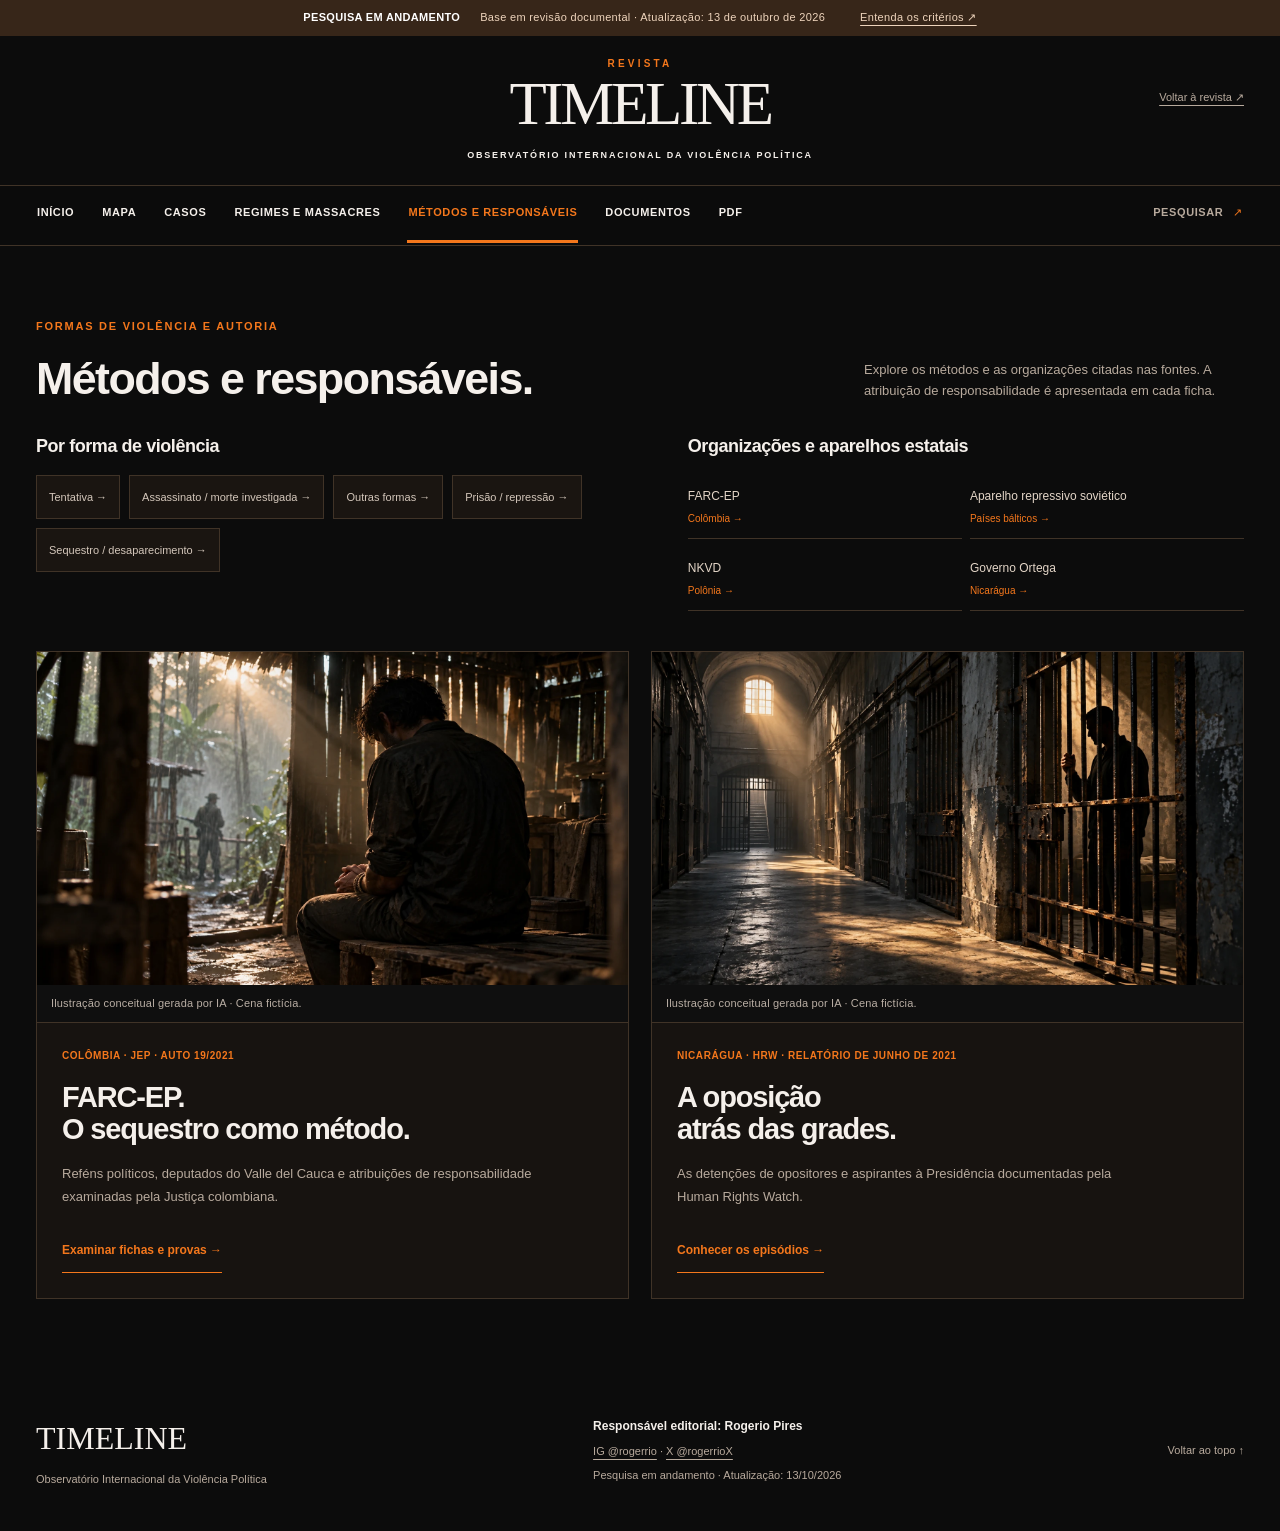
==== metodos.html @ 6e33d16e "Separa o Observatório em sete páginas com menu horizontal permanente" ====
<!DOCTYPE html><html lang="pt-BR"><head>
<meta charset="utf-8"><meta name="viewport" content="width=device-width,initial-scale=1">
<meta name="robots" content="index,follow"><meta name="theme-color" content="#0c0c0c">
<meta name="description" content="Explore as formas de violência e as organizações e aparelhos estatais citados nas fontes do Observatório.">
<title>Métodos de violência e responsáveis | Revista Timeline</title>
<link rel="canonical" href="https://rogeriotpires-spec.github.io/observatorio-violencia-politica/metodos.html">
<meta property="og:type" content="website">
<meta property="og:locale" content="pt_BR">
<meta property="og:title" content="Métodos de violência e responsáveis | Revista Timeline">
<meta property="og:description" content="Explore as formas de violência e as organizações e aparelhos estatais citados nas fontes do Observatório.">
<meta property="og:url" content="https://rogeriotpires-spec.github.io/observatorio-violencia-politica/metodos.html">
<meta property="og:image" content="https://rogeriotpires-spec.github.io/observatorio-violencia-politica/assets/imagens/repressao.webp">
<meta name="twitter:card" content="summary_large_image">

<link rel="stylesheet" href="assets/observatorio.css?v=78a805b07278"><script src="assets/observatorio-navigation.js?v=378054c4ce5e" defer=""></script><script src="assets/observatorio-data.js?v=40e341b0cc75" defer=""></script><script src="assets/observatorio-core.js?v=7c1971112ab4" defer=""></script><script src="assets/observatorio-explorer.js?v=0e228796f508" defer=""></script><script src="assets/observatorio-metrics.js?v=b4d0abf42af5" defer=""></script></head>
<body data-section="metodos">
<a class="skip" href="#conteudo">Ir ao conteúdo</a>
<div class="review-banner"><strong>PESQUISA EM ANDAMENTO</strong><span>Base em revisão documental · Atualização: 13 de outubro de 2026</span><a href="documentos.html#criterios">Entenda os critérios ↗</a></div>
<div id="site-content">
<header class="masthead"><div class="brand"><span>REVISTA</span><a href="https://www.revistatimeline.com/" aria-label="Revista Timeline">TIMELINE</a><p>OBSERVATÓRIO INTERNACIONAL DA VIOLÊNCIA POLÍTICA</p></div><a class="brand-return" href="https://www.revistatimeline.com/">Voltar à revista ↗</a></header>
<nav class="main-nav" aria-label="Navegação do Observatório"><div class="wrap nav-inner"><div id="nav-links" class="nav-links"><a href="index.html">Início</a><a href="mapa.html">Mapa</a><a href="casos.html">Casos</a><a href="regimes.html">Regimes e massacres</a><a href="metodos.html" aria-current="page">Métodos e responsáveis</a><a href="documentos.html">Documentos</a><a href="pdf.html">PDF</a><a id="search-shortcut" class="nav-search" href="casos.html#pesquisa" aria-label="Pesquisar no acervo">Pesquisar <span aria-hidden="true">↗</span></a></div></div></nav>
<main id="conteudo" tabindex="-1"><noscript>&lt;p class="page-noscript wrap"&gt;Ative o JavaScript para usar os filtros e leitores. Você também pode &lt;a href="pdf.html"&gt;consultar o dossiê completo em PDF&lt;/a&gt;.&lt;/p&gt;</noscript><section id="metodos" class="section wrap" aria-labelledby="page-title"><div class="section-head"><div><p class="eyebrow">FORMAS DE VIOLÊNCIA E AUTORIA</p><h1 class="page-title" id="page-title">Métodos e responsáveis.</h1></div><p>Explore os métodos e as organizações citadas nas fontes. A atribuição de responsabilidade é apresentada em cada ficha.</p></div><div class="method-browser"><div><h3>Por forma de violência</h3><div id="method-links" class="method-links"></div></div><div><h3>Organizações e aparelhos estatais</h3><div class="actor-links"><button data-actor="FARC-EP">FARC-EP <span>Colômbia →</span></button><button data-actor="aparelho repressivo soviético">Aparelho repressivo soviético <span>Países bálticos →</span></button><button data-actor="NKVD">NKVD <span>Polônia →</span></button><button data-actor="Ortega">Governo Ortega <span>Nicarágua →</span></button></div></div></div><div class="dossier-grid">
<article class="dossier-card"><figure class="dossier-visual"><img src="assets/imagens/cativeiro.webp" width="1672" height="941" loading="lazy" decoding="async" alt="Ilustração conceitual: adulto com as mãos amarradas em um abrigo isolado na floresta."><figcaption class="visual-caption">Ilustração conceitual gerada por IA · Cena fictícia.</figcaption></figure><div class="dossier-body"><span class="tag">COLÔMBIA · JEP · AUTO 19/2021</span><h3>FARC-EP.<br>O sequestro como método.</h3><p>Reféns políticos, deputados do Valle del Cauca e atribuições de responsabilidade examinadas pela Justiça colombiana.</p><button class="text-button" data-dossier="F0045">Examinar fichas e provas →</button></div></article>
<article class="dossier-card"><figure class="dossier-visual"><img src="assets/imagens/prisao.webp" width="1672" height="941" loading="lazy" decoding="async" alt="Ilustração conceitual: pessoa atrás de grades em um corredor de prisão, iluminado por uma janela alta."><figcaption class="visual-caption">Ilustração conceitual gerada por IA · Cena fictícia.</figcaption></figure><div class="dossier-body"><span class="tag">NICARÁGUA · HRW · RELATÓRIO DE JUNHO DE 2021</span><h3>A oposição<br>atrás das grades.</h3><p>As detenções de opositores e aspirantes à Presidência documentadas pela Human Rights Watch.</p><button class="text-button" data-dossier="F0027">Conhecer os episódios →</button></div></article>
</div></section></main>
<footer class="footer wrap"><div><a class="footer-brand" href="https://www.revistatimeline.com/">TIMELINE</a><p>Observatório Internacional da Violência Política</p></div><div><strong>Responsável editorial: Rogerio Pires</strong><p><a href="https://www.instagram.com/rogerrio/" target="_blank" rel="noopener noreferrer">IG @rogerrio</a> · <a href="https://x.com/rogerrioX" target="_blank" rel="noopener noreferrer">X @rogerrioX</a></p><p>Pesquisa em andamento · Atualização: 13/10/2026</p></div><a href="#conteudo">Voltar ao topo ↑</a></footer>
</div>

<dialog id="case-dialog" aria-labelledby="case-title"><div class="reader-top"><a class="reader-brand" href="casos.html">TIMELINE <span>OBSERVATÓRIO</span></a><button id="close-case" class="button secondary" aria-label="Fechar ficha e voltar à navegação">← Voltar à navegação</button></div><article id="case-content"></article></dialog>
<dialog id="history-dialog" aria-labelledby="chapter-title"><div class="reader-top"><span class="reader-brand">TIMELINE <span>CAPÍTULOS HISTÓRICOS</span></span><button id="close-history" class="button secondary">← Voltar à navegação</button></div><article id="history-content"></article></dialog>
<dialog id="document-dialog" aria-labelledby="document-title"><div class="pdf-top"><div><p class="eyebrow">EXTRATO DOCUMENTAL SELECIONADO</p><h2 id="document-title"></h2></div><button id="close-document" class="button secondary">Fechar documento ×</button></div><p id="document-description"></p><div class="pdf-actions"><a id="download-document" class="button primary" download="">Baixar extrato PDF</a><button id="toggle-pages" class="button secondary">Ler páginas como imagens</button></div><div id="pdf-view"></div><div id="page-view" hidden=""></div><p class="fineprint">Se o leitor de PDF não abrir neste dispositivo, use a leitura em imagens ou baixe o extrato. O resumo e as afirmações sustentadas estão na ficha.</p></dialog>
<div id="toast" class="toast" role="status" aria-live="polite" hidden=""></div>





</body></html>
---- assets/observatorio.css ----
:root {--bg: #0c0c0c; --panel: #171310; --raised: #201a15; --line: #403327; --orange: #f4771c; --cream: #f5f0eb; --muted: #b8aa9d; --ink: #24201d; --max: 1240px; color-scheme: dark; font-family: Arial,Helvetica,sans-serif; font-synthesis: none;}
* {box-sizing: border-box;}
html {scroll-behavior: smooth; scroll-padding-top: 80px;}
body {margin: 0; background: var(--bg); color: var(--cream); font-size: 16px; line-height: 1.6;}
a {color: inherit; text-underline-offset: 4px;}
button,input,select {font: inherit;}
button,a,input,select,summary {-webkit-tap-highlight-color: transparent;}
button {cursor: pointer;}
button:disabled {opacity: .35; cursor: default;}
button:focus-visible,a:focus-visible,input:focus-visible,select:focus-visible,summary:focus-visible {outline: 3px solid var(--orange); outline-offset: 4px;}
button {color: inherit;}
h1,h2,h3,p {margin: 0;}
h1,h2,h3 {line-height: 1.08; letter-spacing: -.035em;}
h2 {font-size: clamp(30px,3.5vw,47px);}
h3 {font-size: 25px;}
p+p {margin-top: 14px;}
.wrap {width: min(var(--max),calc(100% - 72px)); margin-inline: auto;}
.section {padding-block: 90px; scroll-margin-top: 45px;}
.eyebrow {font-size: 11px; font-weight: 800; letter-spacing: .16em; text-transform: uppercase; color: var(--orange); margin-bottom: 18px;}
.fineprint {font-size: 12px; color: var(--muted); line-height: 1.6;}
.skip {position: fixed; top: -100px; left: 18px; background: var(--orange); color: #111; padding: 14px; z-index: 100;}
.skip:focus {top: 10px;}
.review-banner {display: flex; justify-content: center; gap: 20px; padding: 9px 25px; background: #372619; color: #eed4bc; font-size: 11px; letter-spacing: .03em;}
.review-banner strong {color: #fff;}
.review-banner a {margin-left: 15px;}
.masthead {position: relative; padding: 20px 36px 23px; border-bottom: 1px solid var(--line); text-align: center;}
.brand>span {display: block; letter-spacing: .32em; font-size: 10px; color: var(--orange); font-weight: 800;}
.brand>a {font-family: Georgia,'Times New Roman',serif; font-size: 61px; line-height: 1.05; text-decoration: none; letter-spacing: -.055em;}
.brand p {font-size: 9px; font-weight: 700; letter-spacing: .2em; margin-top: 12px;}
.brand-return {position: absolute; right: 36px; top: 53px; font-size: 11px; color: var(--muted);}
.main-nav {background: rgba(12,12,12,.97); position: sticky; top: 0; z-index: 10; border-bottom: 1px solid var(--line);}





.button {display: inline-flex; justify-content: center; align-items: center; gap: 18px; min-height: 47px; padding: 11px 19px; border-radius: 3px; font-size: 12px; font-weight: 700; border: 1px solid transparent; line-height: 1.4; text-decoration: none;}
.primary {background: var(--orange); color: #17110c; border-color: var(--orange);}
.primary:hover {background: #ff974a;}
.secondary {background: #201b17; border-color: var(--line); color: var(--cream);}
.secondary:hover {border-color: var(--orange);}
.text-button {border: 0; border-bottom: 1px solid var(--orange); padding: 8px 0; background: transparent; color: var(--orange); font-size: 12px; font-weight: 700; text-align: left; min-height: 44px;}
.text-button:hover {color: #ffb578;}
.section-head {display: flex; justify-content: space-between; align-items: flex-end; gap: 55px; margin-bottom: 35px;}
.section-head>div {flex: 1;}
.section-head>p {flex: 0 1 380px; font-size: 13px; color: var(--muted);}
.tag {font-size: 9px; letter-spacing: .07em; font-weight: 700; color: var(--orange);}
.archive-section {background: #12100e; border-block: 1px solid var(--line);}
.collection-tabs {display: flex; gap: 8px; flex-wrap: wrap;}
.collection-tabs button {border: 1px solid var(--line); background: transparent; padding: 12px 14px; border-radius: 3px; font-size: 11px; min-height: 44px;}
.collection-tabs button b {display: inline-block; margin-left: 12px; color: var(--muted); font-variant-numeric: tabular-nums;}
.collection-tabs button[aria-pressed=true] {background: var(--orange); color: #17110c; border-color: var(--orange);}
.collection-tabs button[aria-pressed=true] b {color: #17110c;}
.collection-help {font-size: 12px; color: var(--muted); margin: 17px 0 27px; max-width: 920px; min-height: 38px;}
.filters {display: grid; grid-template-columns: repeat(5,minmax(0,1fr)); gap: 13px; align-items: end;}
.filters label,.source-search {display: grid; gap: 7px; min-width: 0;}
.filters label>span,.source-search>span {font-size: 10px; color: var(--muted); letter-spacing: .025em;}
.search-field {grid-column: span 3;}
.filters label:nth-child(2) {grid-column: span 2;}
.filters input,.filters select,.source-search input {width: 100%; min-height: 47px; border: 1px solid var(--line); border-radius: 3px; background: var(--bg); color: var(--cream); padding: 11px 12px; font-size: 12px; min-width: 0;}
.filters select {padding-right: 25px;}
.filters input::placeholder,.source-search input::placeholder {color: #9b8b7d;}
.filters .button {white-space: normal;}
.results-toolbar {display: flex; justify-content: space-between; gap: 15px; align-items: center; margin: 26px 0 18px; font-size: 12px; color: var(--muted);}
.results-toolbar b {color: var(--cream);}
.subtle-button {border: 0; background: transparent; color: var(--muted); font-size: 11px; text-decoration: underline; text-underline-offset: 4px; padding: 10px; min-height: 44px;}
.source-filter {padding: 12px 15px; border-left: 3px solid var(--orange); background: #291c13; font-size: 12px; margin-top: 20px;}
.source-filter button {margin-left: 14px; background: none; border: 0; color: var(--orange); font-size: 12px; text-decoration: underline; min-height: 40px;}
.case-grid {display: grid; grid-template-columns: repeat(3,minmax(0,1fr)); gap: 16px;}
.case-card {border: 1px solid var(--line); background: var(--panel); border-radius: 4px; display: flex; flex-direction: column; min-width: 0; overflow: hidden;}
.case-card-top {padding: 16px 19px; border-bottom: 1px solid var(--line); display: flex; justify-content: space-between; gap: 10px; font-size: 10px; color: var(--muted);}
.case-card-top strong {color: var(--orange); text-transform: uppercase; letter-spacing: .06em;}
.case-card-body {padding: 22px 20px 19px; display: flex; flex-direction: column; flex: 1;}
.case-card .case-name {font-size: 24px; letter-spacing: -.04em; margin: 11px 0 12px; line-height: 1.12;}
.case-name button {padding: 0; background: none; border: 0; color: var(--cream); font-size: inherit; font-weight: 700; letter-spacing: inherit; text-align: left; line-height: 1.13;}
.case-name button:hover {color: var(--orange);}
.case-type {font-size: 10px; text-transform: uppercase; letter-spacing: .08em; color: var(--muted);}
.case-summary {font-size: 12px; color: #d3c5b8; line-height: 1.7; margin-bottom: 18px;}
.card-category {font-size: 10px; color: var(--muted); margin-top: auto; padding-top: 6px;}
.case-card-bottom {display: flex; align-items: center; justify-content: space-between; gap: 12px; padding-top: 15px; margin-top: 15px; border-top: 1px solid var(--line);}
.evidence-count {font-size: 10px; color: var(--muted);}
.case-card-bottom button {font-size: 11px; border: 0; background: none; padding: 8px 0; color: var(--orange); font-weight: 700; min-height: 40px;}
.pagination {display: flex; gap: 20px; align-items: center; justify-content: center; margin-top: 30px;}
.pagination>span {font-size: 12px; color: var(--muted);}
.empty-state {text-align: center; padding: 50px 20px; background: var(--panel); border: 1px solid var(--line);}
.empty-state p {color: var(--muted); font-size: 13px; margin: 15px 0 24px;}
.map-shell {border: 1px solid var(--line); padding: 22px; background: radial-gradient(ellipse at top,#241a12,#0d0d0c 65%);}
.map-top {display: flex; justify-content: space-between; gap: 20px; font-size: 11px; color: var(--muted);}
.map-key:before {content: ''; display: inline-block; width: 8px; height: 8px; background: var(--orange); margin-right: 8px;}
#world-map {display: block; width: 100%; height: auto; max-height: 540px; padding: 18px 0;}
#world-map path {fill: #302820; stroke: #0c0c0c; stroke-width: .65;}
#world-map path.covered {fill: #b75c1c; cursor: pointer;}
#world-map path.covered:hover {fill: #ff943e; stroke: #f5f0eb; stroke-width: 1;}
.country-buttons {display: flex; flex-wrap: wrap; gap: 8px; margin: 15px 0;}
.country-buttons button {border: 1px solid var(--line); background: #17120e; min-height: 44px; padding: 9px 12px; font-size: 11px; border-radius: 3px;}
.country-buttons button b {color: var(--orange); margin-left: 12px;}
.map-credit {font-size: 10px; color: var(--muted); padding-top: 10px;}
.period-buttons {display: grid; grid-template-columns: repeat(5,minmax(0,1fr)); border-top: 1px solid #66503b; margin-top: 50px;}
.period-button {position: relative; text-align: left; background: none; border: 0; padding: 24px 16px 20px 0; border-right: 1px solid var(--line); margin-right: 20px;}
.period-button:before {content: ''; position: absolute; top: -5px; width: 9px; height: 9px; border-radius: 50%; background: var(--orange);}
.period-button strong {font-size: 21px; display: block; letter-spacing: -.04em;}
.period-button span {display: block; font-size: 12px; color: var(--muted); margin-top: 8px;}
.source-search {max-width: 550px; margin-bottom: 27px;}
.source-list {border-top: 1px solid var(--line);}
.source-item {border-bottom: 1px solid var(--line);}
.source-item>summary {cursor: pointer; display: grid; grid-template-columns: 75px 1fr 85px; gap: 15px; padding: 22px 8px; align-items: start; list-style: none;}
.source-item>summary::-webkit-details-marker {display: none;}
.source-item>summary:after {content: '+'; color: var(--orange); text-align: right; font-size: 22px; grid-column: 3; grid-row: 1;}
.source-item[open]>summary:after {content: '−';}
.source-id {font-family: monospace; font-size: 11px; color: var(--orange); padding-top: 3px;}
.source-item h3 {font-size: 17px; line-height: 1.4; letter-spacing: -.02em;}
.source-item summary p {font-size: 11px; color: var(--muted); margin-top: 5px;}
.source-body {padding: 0 94px 28px; font-size: 13px; color: var(--muted);}
.source-body p {overflow-wrap: anywhere;}
.source-body .source-actions {display: flex; flex-wrap: wrap; gap: 12px; margin-top: 18px;}
.source-body blockquote {margin: 15px 0; padding-left: 15px; border-left: 2px solid var(--orange); font-family: Georgia,serif; font-size: 17px; color: var(--cream);}
.source-body .button {font-size: 11px;}
.source-status {margin-block: 20px;}
.methods-section {background: var(--cream); color: var(--ink);}
.methods-section .section-head>p,.methods-section .eyebrow {color: #865024;}
.principles {display: grid; grid-template-columns: repeat(3,1fr); gap: 40px; border-top: 1px solid #d2c5b9; padding-top: 32px;}
.principles article>span {font-family: Georgia,serif; color: #94501b; font-size: 36px;}
.principles h3 {font-size: 22px; margin: 15px 0; line-height: 1.2;}
.principles p {color: #645649; font-size: 13px;}
.research-progress {display: grid; grid-template-columns: 1fr 1fr; gap: 60px; margin-top: 60px; padding: 35px; background: #eae1d8; border-top: 4px solid var(--orange);}
.research-progress h3 {font-size: 26px; line-height: 1.2; margin-bottom: 15px;}
.research-progress p:not(.eyebrow) {font-size: 13px; color: #645649;}
.research-progress dl {margin: 0; display: grid; grid-template-columns: 1fr 1fr; gap: 20px;}
.research-progress dl>div {display: flex; flex-direction: column-reverse; justify-content: flex-end;}
.research-progress dt {font-size: 10px; line-height: 1.6; color: #645649;}
.research-progress dd {font-size: 39px; margin: 0; line-height: 1.2; font-weight: bold; letter-spacing: -.06em; font-variant-numeric: tabular-nums;}
.method-note {padding-block: 20px; border-bottom: 1px solid #d2c5b9; font-size: 13px;}
.method-note summary {font-weight: bold; cursor: pointer; min-height: 34px;}
.method-note p {color: #645649; margin-top: 13px; max-width: 960px;}
.footer {display: flex; align-items: center; justify-content: space-between; gap: 30px; padding-block: 42px; color: var(--muted); font-size: 11px;}
.footer-brand {font-family: Georgia,serif; font-size: 32px; color: var(--cream); text-decoration: none;}
.footer strong {color: var(--cream); font-size: 12px;}
.footer p {margin-top: 7px;}
.footer>a {text-decoration: none; font-size: 11px;}
.toast {position: fixed; bottom: 25px; left: 50%; transform: translateX(-50%); max-width: calc(100% - 32px); padding: 15px 25px; border: 1px solid var(--orange); border-radius: 4px; background: #20170f; color: var(--cream); font-size: 13px; z-index: 100; box-shadow: 0 5px 30px #0008;}
dialog {border: 0; color: var(--ink); padding: 0; max-width: none; max-height: none;}
dialog::backdrop {background: #000c;}
#case-dialog {position: fixed; inset: 0; width: 100%; height: 100%; margin: 0; background: var(--cream); overflow: auto; color-scheme: light;}
.reader-top {position: sticky; top: 0; z-index: 2; background: #0c0c0c; color: var(--cream); padding: 14px max(24px,calc((100vw - 1180px)/2)); display: flex; justify-content: space-between; gap: 20px; align-items: center; border-bottom: 2px solid var(--orange);}
.reader-brand {font-family: Georgia,serif; font-size: 27px; text-decoration: none; line-height: 1;}
.reader-brand span {display: block; font-family: Arial,sans-serif; font-size: 8px; letter-spacing: .17em; margin-top: 7px;}
.reader-top .button {font-size: 11px;}
.reader-shell {max-width: 1100px; margin: auto; padding: 55px 30px 65px;}
.reader-kicker {font-size: 11px; letter-spacing: .13em; color: #935116; font-weight: bold;}
.reader-shell h1 {font-size: clamp(36px,5vw,63px); line-height: 1.05; margin: 17px 0 20px; letter-spacing: -.06em;}
.reader-notice {padding: 15px 18px; border-left: 3px solid #a65416; background: #ebe0d6; font-size: 12px; color: #654a36; line-height: 1.6; margin-block: 25px;}
.reader-layout {display: grid; grid-template-columns: minmax(0,1fr) 245px; gap: 50px; align-items: start;}
.reader-main {min-width: 0;}
.reader-main h2 {font-size: 26px; margin: 33px 0 17px;}
.reader-main h3 {font-size: 18px; letter-spacing: -.02em;}
.reader-main p {font-size: 15px; color: #42362c; line-height: 1.85;}
.reader-side {border-top: 3px solid #b56726; padding-top: 15px;}
.reader-side dl {margin: 0;}
.reader-side dt {font-size: 10px; text-transform: uppercase; letter-spacing: .05em; color: #876950; margin-top: 17px;}
.reader-side dd {margin: 5px 0 0; font-size: 12px; line-height: 1.65; overflow-wrap: anywhere;}
.reader-side .button {display: flex; width: 100%; margin-top: 12px;}
.reader-side .side-actions {margin-top: 20px;}
.evidence {border-bottom: 1px solid #cdbba9; padding-block: 19px;}
.evidence .evidence-top {display: flex; justify-content: space-between; gap: 10px; color: #8b4714; font-size: 9px; letter-spacing: .04em; margin-bottom: 9px;}
.evidence p {font-size: 14px;}
.evidence .evidence-note {margin-top: 9px; font-size: 12px; color: #7d5c42; border-left: 2px solid #bd854a; padding-left: 12px;}
.evidence .evidence-source {font-size: 11px; color: #72543e; margin-top: 10px;}
.evidence .evidence-source a {font-weight: bold;}
.evidence .text-button {color: #8a470f;}
.reader-main .source-item {border-color: #cdbba9;}
.reader-main .source-item>summary {grid-template-columns: 50px 1fr 20px; gap: 10px; padding: 20px 0;}
.reader-main .source-id {color: #8a470f; font-size: 10px;}
.reader-main .source-item h3 {font-size: 14px;}
.reader-main .source-item summary p {color: #765d47; font-size: 10px;}
.reader-main .source-body {padding: 0 0 25px 60px; color: #72543e;}
.reader-main .source-body p {font-size: 12px; color: #604c3b;}
.reader-main .source-body blockquote {color: #654a36;}
.reader-main .source-item>summary:after {color: #8a470f;}
.pending-list {padding-left: 20px; font-size: 13px; color: #72543e;}
.pending-list li {margin-bottom: 11px;}
.related-list {display: grid; gap: 10px;}
.related-list button {text-align: left; border: 1px solid #cdbba9; background: #e8ded4; color: #503923; padding: 14px; font-size: 12px; line-height: 1.6;}
.related-list button b {display: block; font-size: 13px;}
.reader-end {margin-top: 35px; padding-top: 20px; border-top: 1px solid #cdbba9; font-size: 11px; color: #876950;}
.reader-main a {overflow-wrap: anywhere;}
#document-dialog {position: fixed; inset: 3vh 3vw; width: 94vw; height: 94vh; margin: 0; background: #14110e; color: var(--cream); padding: 24px; overflow: auto; color-scheme: dark; z-index: 30;}
.pdf-top {display: flex; justify-content: space-between; gap: 20px; align-items: start;}
.pdf-top h2 {font-size: 23px; line-height: 1.3; max-width: 850px;}
.pdf-top .eyebrow {margin-bottom: 10px;}
#document-description {font-size: 12px; color: var(--muted); margin: 15px 0;}
.pdf-actions {display: flex; gap: 12px; margin-bottom: 18px; flex-wrap: wrap;}
#pdf-view iframe {width: 100%; height: 65vh; min-height: 400px; border: 1px solid var(--line); background: #fff;}
#page-view img {display: block; width: min(100%,950px); height: auto; margin: 0 auto 20px; background: #fff;}
#document-dialog>.fineprint {margin-top: 15px;}
body.reading {overflow: hidden;}
[hidden] {display: none !important;}
@media (max-width:1050px) {
.wrap {width: calc(100% - 48px);}

.case-grid {grid-template-columns: repeat(2,minmax(0,1fr));}
.section-head {gap: 35px;}
.section-head>p {flex-basis: 320px;}
.brand-return {font-size: 10px; right: 24px;}
.source-body {padding-right: 25px;}
.research-progress {gap: 30px; padding: 28px;}
.reader-layout {grid-template-columns: 1fr 220px; gap: 30px;}
}
@media (max-width:720px) {
.wrap {width: calc(100% - 34px);}
.review-banner {display: block; text-align: center; padding: 8px 17px; font-size: 9px;}
.review-banner strong {margin-right: 10px;}
.review-banner span {display: inline;}
.review-banner a {display: none;}
.masthead {padding: 17px 17px 18px;}
.brand>a {font-size: 49px;}
.brand p {font-size: 7px; letter-spacing: .11em;}
.brand-return {position: static; display: inline-block; margin-top: 13px; font-size: 9px;}



.section {padding-block: 53px;}
.section-head {display: block; margin-bottom: 27px;}
.section-head>p {font-size: 12px; margin-top: 20px; max-width: 570px;}
.eyebrow {font-size: 9px; margin-bottom: 14px;}
.section-head :is(h1,h2) {font-size: 33px;}
.collection-tabs {display: grid; grid-template-columns: 1fr 1fr; gap: 8px;}
.collection-tabs button {font-size: 10px; padding: 10px 9px; display: flex; justify-content: space-between; align-items: center; text-align: left;}
.collection-tabs button b {margin-left: 6px;}
.collection-help {font-size: 11px; min-height: 0;}
.filters {grid-template-columns: repeat(2,minmax(0,1fr)); gap: 12px;}
.search-field {grid-column: span 2;}
.filters label:nth-child(2) {grid-column: auto;}
.filters label>span {font-size: 10px;}
.filters input,.filters select {font-size: 16px; padding: 10px 8px; min-height: 48px;}
.filters .button {font-size: 11px;}
.results-toolbar {display: block;}
.results-toolbar>div {margin-top: 10px; margin-left: -10px;}
.case-grid {grid-template-columns: 1fr; gap: 15px;}
.case-card-body {padding: 22px;}
.case-card .case-name {font-size: 27px;}
.case-summary {font-size: 13px;}
.case-card-top {font-size: 10px;}
.case-card-bottom button {font-size: 12px;}
.evidence-count {font-size: 11px;}
.pagination {gap: 12px;}
.pagination .button {font-size: 11px; padding-inline: 13px;}
.map-shell {padding: 16px 12px;}
.map-top {display: block; font-size: 10px;}
.map-top p {margin-top: 10px;}
#world-map {padding: 15px 0;}
.country-buttons {gap: 6px;}
.country-buttons button {font-size: 10px; padding: 8px;}
.country-buttons button b {margin-left: 7px;}
.map-credit {font-size: 9px;}
.period-buttons {grid-template-columns: 1fr 1fr; margin-top: 28px; gap: 15px 0;}
.period-button {padding-top: 15px; min-height: 100px; border-top: 1px solid var(--line); margin-top: -1px;}
.period-button strong {font-size: 21px;}
.period-button span {font-size: 11px;}
.period-button:last-child {grid-column: span 2;}
.source-item>summary {grid-template-columns: 45px 1fr 20px; gap: 9px; padding-inline: 0;}
.source-id {font-size: 10px;}
.source-item h3 {font-size: 15px;}
.source-item summary p {font-size: 10px;}
.source-body {padding: 0 0 24px 0;}
.source-body p {font-size: 12px;}
.source-search input {font-size: 16px;}
.principles {grid-template-columns: 1fr; gap: 26px;}
.principles article {border-bottom: 1px solid #d2c5b9; padding-bottom: 22px;}
.principles h3 {font-size: 22px; margin-top: 7px;}
.principles article>span {font-size: 31px;}
.research-progress {grid-template-columns: 1fr; padding: 23px; margin-top: 35px;}
.research-progress dd {font-size: 37px;}
.method-note {font-size: 12px;}
.footer {display: block; padding-block: 32px;}
.footer>div+div {margin-top: 24px;}
.footer>a {display: inline-block; margin-top: 20px;}
.reader-top {padding: 12px 17px;}
.reader-top .button {padding: 10px; font-size: 10px; min-height: 44px;}
.reader-brand {font-size: 23px;}
.reader-shell {padding: 35px 20px 50px;}
.reader-shell h1 {font-size: 39px;}
.reader-layout {display: flex; flex-direction: column; gap: 25px;}
.reader-side {order: -1; width: 100%;}
.reader-side dl {display: grid; grid-template-columns: 1fr 1fr; gap: 0 20px;}
.reader-side .side-actions {display: flex; gap: 10px; flex-wrap: wrap;}
.reader-side .button {width: auto; font-size: 10px; margin: 0;}
.reader-main h2 {font-size: 25px;}
.reader-main p {font-size: 14px;}
.reader-main .source-body {padding-left: 0;}
.reader-notice {font-size: 11px;}
.evidence .evidence-top {display: block;}
.evidence .evidence-top>span {display: block; margin-top: 4px;}
.pdf-top {display: block;}
.pdf-top .button {margin-top: 15px;}
.pdf-top h2 {font-size: 19px;}
#document-dialog {inset: 0; width: 100%; height: 100%; padding: 18px;}
.pdf-actions .button {font-size: 11px;}
#pdf-view iframe {min-height: 370px; height: 60vh;}
}
@media (prefers-reduced-motion:reduce) {
html {scroll-behavior: auto;}
*,*::before,*::after {transition: none !important; animation: none !important;}
}
@media print {
body {background: white; color: black;}
.review-banner {background: white; color: black; border-bottom: 1px solid #999;}
.main-nav,.filters,.collection-tabs,.pagination,.toast,.results-toolbar button,.footer>a {display: none !important;}
.wrap {width: 100%;}
.section {padding-block: 20px;}
.eyebrow {color: #7c3f0b;}
.section-head {display: block;}
.section-head>p {margin-top: 15px;}
.case-grid {grid-template-columns: 1fr 1fr;}
.case-card {break-inside: avoid; background: white; color: black;}
.case-card button {color: black;}
.case-summary {color: black;}
body.reading #site-content,body.reading>.review-banner {display: none !important;}
#case-dialog[open] {position: static; height: auto; width: 100%; overflow: visible; background: white; color: black;}
#case-dialog::backdrop {display: none;}
.reader-top {position: static; background: white; color: black; border-color: #aaa;}
.reader-top button,.side-actions,.reader-main .text-button {display: none !important;}
.reader-shell {padding: 20px 0;}
.reader-layout {display: block;}
.reader-side {margin-bottom: 20px;}
.reader-side dl {display: grid; grid-template-columns: repeat(3,1fr); gap: 15px;}
.reader-main details>* {display: block;}
.reader-main details {break-inside: avoid;}
.reader-main .source-body {padding: 5px 0 15px;}
.reader-notice {background: white; border: 1px solid #aaa;}
.evidence {break-inside: avoid;}
.reader-main a[href^="http"]:after {content: ' (' attr(href) ')'; font-size: 9px; overflow-wrap: anywhere;}
.source-body .button {display: none !important;}
#document-dialog {display: none !important;}
}
.hero {position: relative; isolation: isolate; min-height: 660px; border-bottom: 1px solid var(--line);}
.hero-visual {position: absolute; inset: 0; margin: 0;}
.hero-visual>img {display: block; width: 100%; height: 100%; object-fit: cover; object-position: 68% center;}
.hero-shade {position: absolute; inset: 0; z-index: 1; pointer-events: none; background: linear-gradient(90deg,rgba(8,9,10,.9) 0%,rgba(8,9,10,.82) 23%,rgba(8,9,10,.43) 47%,rgba(8,9,10,.03) 73%),linear-gradient(0deg,rgba(8,9,10,.7),transparent 32%);}
.hero-content {position: relative; z-index: 2; display: flex; align-items: center; min-height: 660px; padding-block: 72px 104px; pointer-events: none;}
.hero-copy {width: min(700px,64%); pointer-events: auto;}
.hero .eyebrow {color: #ffb680; font-size: 10px; letter-spacing: .18em;}
.hero h1 {font-size: clamp(38px,4.5vw,64px); font-weight: 900; letter-spacing: -.06em; line-height: 1.04; margin: 25px 0 28px; text-wrap: balance;}
.hero h1 em {font-style: normal; color: var(--orange);}
.hero-deck {font-size: clamp(20px,1.8vw,25px); line-height: 1.4; letter-spacing: -.015em; color: #fff;}
.hero-description {max-width: 500px; margin-top: 19px; font-size: 14px; line-height: 1.8; color: #d4cbc3;}
.hero-actions {display: flex; gap: 12px; flex-wrap: wrap; margin-top: 29px;}
.hero-actions .secondary {background: rgba(12,12,12,.6); border-color: #7d6755;}
.visual-caption {margin: 0; font-size: 11px; line-height: 1.5; letter-spacing: .015em; color: #b9aea4; background: #0f0f0f; padding: 10px 14px;}
.hero-visual>.visual-caption {position: absolute; bottom: 0; left: 0; right: 0; z-index: 3; padding: 11px 0; border-top: 1px solid #ffffff14;}
.hero-visual>.visual-caption>.wrap {display: block;}
.dossier-grid {display: grid; grid-template-columns: repeat(2,minmax(0,1fr)); gap: 22px;}
.dossier-card {display: flex; flex-direction: column; min-width: 0; background: var(--panel); border: 1px solid var(--line); overflow: hidden;}
.dossier-visual {margin: 0;}
.dossier-visual>img {display: block; width: 100%; height: auto; aspect-ratio: 1672/941; object-fit: cover;}
.dossier-visual>.visual-caption {border-bottom: 1px solid var(--line);}
.dossier-body {display: flex; flex: 1; flex-direction: column; align-items: flex-start; padding: 29px 30px 26px;}
.dossier-body .tag {font-size: 10px; line-height: 1.6; letter-spacing: .055em;}
.dossier-body h3 {font-size: 33px; line-height: 1.12; letter-spacing: -.04em; margin: 17px 0 18px;}
.dossier-body p {font-size: 14px; line-height: 1.75; color: var(--muted); max-width: 470px; margin-bottom: 20px;}
.dossier-body .text-button {margin-top: auto;}
.source-callout {display: flex; align-items: center; justify-content: space-between; gap: 30px; margin-top: 26px; padding: 24px 0 24px 22px; border-left: 3px solid var(--orange); border-bottom: 1px solid var(--line);}
.source-callout .tag {font-size: 10px;}
.source-callout h3 {font-size: 22px; line-height: 1.25; margin-top: 9px; max-width: 790px;}
.source-callout .text-button {flex-shrink: 0;}
.country-index {border-top: 1px solid var(--line); padding-top: 4px;}
.country-index summary {cursor: pointer; font-size: 12px; min-height: 44px; padding-block: 12px; color: var(--cream);}
.timeline-inline {margin-top: 36px; scroll-margin-top: 90px;}
.timeline-inline h3 {font-size: 19px; font-weight: 400; color: var(--muted);}
.timeline-inline .period-buttons {margin-top: 28px;}
.timeline-inline .fineprint {margin-top: 17px; max-width: 960px;}
.documents-section {background: #15120f; border-block: 1px solid var(--line);}
.reader-deck {font-size: 19px; line-height: 1.5; color: #584637;}
.reader-state {margin: 24px 0 33px; padding: 12px 16px;}
.reader-main>.narrative-source {font-size: 11px; line-height: 1.6; color: #76543d; border-left: 2px solid #c3946d; padding-left: 12px; margin-top: 14px;}
.reader-main>.narrative-note {font-size: 12px; line-height: 1.7; color: #7d5c42; margin-top: 12px;}
.reader-main>.triage-lead {font-size: 12px; line-height: 1.7; color: #72543e; padding: 14px; background: #ebe0d6; margin-top: 20px;}
.reader-main>.related-note {font-size: 12px; line-height: 1.6; color: #72543e; margin-bottom: 18px;}
.reader-audit {border-bottom: 1px solid #cdbba9; margin-block: 24px; padding-bottom: 14px; font-size: 13px; color: #72543e;}
.reader-audit summary {cursor: pointer; min-height: 36px; font-weight: 700; color: #503923;}
.reader-main>.reader-end {font-size: 11px; line-height: 1.7; color: #876950;}
.reader-side small {font-size: 10px; color: #876950;}
@media (min-width:1700px) {
.hero,.hero-content {min-height: 740px;}
.hero h1 {font-size: 68px;}
}
@media (max-width:1050px) {
.hero,.hero-content {min-height: 620px;}
.hero-copy {width: 67%;}
.hero h1 {font-size: clamp(35px,4.5vw,48px);}
.hero-description {max-width: 420px; font-size: 13px;}
.dossier-body {padding: 23px;}
.dossier-body h3 {font-size: 29px;}
.dossier-grid {gap: 16px;}
.source-callout h3 {font-size: 20px;}
}
@media (max-width:720px) {
.hero {display: flex; flex-direction: column; min-height: 0;}
.hero-visual {position: relative; inset: auto; order: 0;}
.hero-visual>img {height: auto; aspect-ratio: 1672/941; object-position: center;}
.hero-visual>.visual-caption {position: static; font-size: 11px; padding-block: 9px; border-top: 0;}
.hero-shade {display: none;}
.hero-content {order: 1; min-height: 0; padding-block: 31px 39px; display: block;}
.hero-copy {width: 100%;}
.hero .eyebrow {font-size: 9px; letter-spacing: .1em; margin-bottom: 14px;}
.hero h1 {font-size: clamp(29px,7.5vw,50px); margin: 18px 0 21px; letter-spacing: -.055em;}
.hero-deck {font-size: 20px;}
.hero-description {font-size: 13px; margin-top: 16px; max-width: 540px;}
.hero-actions {gap: 10px; margin-top: 23px;}
.hero-actions .button {font-size: 11px; padding: 12px 13px; gap: 10px;}
.dossier-grid {grid-template-columns: 1fr; gap: 23px;}
.dossier-body {padding: 24px 22px;}
.dossier-body h3 {font-size: 30px;}
.dossier-body p {font-size: 13px;}
.dossier-body .tag {font-size: 9px;}
.source-callout {display: block; padding: 18px 0 19px 17px; margin-top: 22px;}
.source-callout h3 {font-size: 21px;}
.source-callout .tag {font-size: 9px;}
.source-callout .text-button {margin-top: 15px;}
.visual-caption {font-size: 11px; padding: 9px 12px;}
.timeline-inline {margin-top: 28px;}
.timeline-inline .period-buttons {margin-top: 25px;}
.timeline-inline .fineprint {font-size: 10px; margin-top: 13px;}
.reader-deck {font-size: 17px;}
}
@media print {
.hero {display: block; min-height: 0; border-color: #aaa;}
.hero-visual,.hero-shade,.hero-actions {display: none !important;}
.hero-content {min-height: 0; padding: 24px 0; display: block;}
.hero-copy {width: 100%;}
.hero h1 em,.hero .eyebrow {color: #7c3f0b;}
.hero-deck,.hero-description {color: #222;}
.dossier-card {break-inside: avoid; background: white; border-color: #aaa; color: black;}
.dossier-body {padding: 15px;}
.dossier-body p {color: #444;}
.dossier-visual>img {max-height: 170px; object-fit: cover;}
.visual-caption {color: #444; background: white;}
.source-callout .text-button {display: none;}
.reader-state {border: 1px solid #aaa;}
}






.hero,.hero-content {min-height: 580px;}
.hero-content {padding-block: 62px 90px;}
.hero h1 {font-size: clamp(37px,4.3vw,60px);}
.hero-copy {width: min(680px,65%);}
.section {padding-block: 72px;}
.explorer-section {background: linear-gradient(180deg,#14100d,#0c0c0c); padding-bottom: 0;}
.explorer-section .section-head>p {max-width: 360px;}
.map-shell {padding: 0; background: #0d1115; border: 1px solid #384049; border-radius: 5px; overflow: hidden;}
.explorer-toolbar {padding: 16px 20px; background: #17191b; border-bottom: 1px solid #33383d; display: flex; justify-content: space-between; gap: 14px; align-items: center;}
.layer-switch {display: flex; gap: 4px; padding: 4px; background: #0c1014; border: 1px solid #33383d; border-radius: 4px;}
.layer-switch button {border: 0; border-radius: 2px; background: transparent; color: #c2c8ce; min-height: 43px; padding: 10px 20px; font-size: 12px; font-weight: 700;}
.layer-switch button[aria-pressed=true] {background: var(--orange); color: #17110c;}
.explorer-toolbar>.subtle-button {color: #c2c8ce; font-size: 11px; text-decoration: none;}
.map-filters {display: grid; grid-template-columns: 1.7fr 1fr 1.3fr 1.2fr; gap: 12px; padding: 17px 20px; border-bottom: 1px solid #33383d; background: #12171c;}
.map-filters label,.history-controls label {display: grid; gap: 6px; min-width: 0;}
.map-filters label>span,.history-controls label>span {font-size: 10px; color: #b8c0c7;}
.map-filters input,.map-filters select,.history-controls input,.history-controls select {width: 100%; min-width: 0; min-height: 44px; padding: 10px 11px; color: #eee; background: #0c1116; border: 1px solid #384049; border-radius: 3px; font-size: 12px;}
.map-filters.history-layer {grid-template-columns: 2fr 1fr;}
.map-filters.history-layer .case-map-filter {display: none;}
.explorer-body {display: grid; grid-template-columns: minmax(0,1fr) 305px; min-height: 440px;}
.map-canvas-column {min-width: 0; position: relative; display: flex; flex-direction: column; justify-content: center; background: radial-gradient(ellipse at 45% 40%,#19242d,#0c1117 75%);}
.map-canvas {position: relative; overflow: hidden; flex: 1; display: flex; align-items: center; min-height: 360px;}
#world-map {display: block; width: 100%; height: 100%; min-height: 360px; max-height: none; padding: 0; aspect-ratio: 1000 / 480; touch-action: none; cursor: grab; overflow: hidden;}
#world-map.dragging {cursor: grabbing;}
#world-map:focus-visible {outline-offset: -3px;}
#world-map .geo-line {fill: none; stroke: #75889a; stroke-opacity: .09; stroke-width: .5; vector-effect: non-scaling-stroke;}
#world-map .country-shape {fill: #28333d; stroke: #111820; stroke-width: .6; vector-effect: non-scaling-stroke; transition: fill .15s;}
#world-map .country-shape.has-records {fill: #574330; cursor: pointer;}
#world-map .country-shape.history-area {fill: #775031; cursor: pointer;}
#world-map .country-shape.active-country {fill: #a45f27;}
#world-map .country-shape.has-records:hover,#world-map .country-shape.history-area:hover,#world-map .country-shape:focus {fill: #c07735; stroke: #f5d4b3; stroke-width: 1; outline: 0;}
.map-marker {cursor: pointer;}
.map-marker .marker-halo {fill: var(--point-color,#f4771c); opacity: .15; stroke: none;}
.map-marker .marker-core {fill: var(--point-color,#f4771c); stroke: #111820; stroke-width: 1.4; vector-effect: non-scaling-stroke;}
.map-marker .marker-hit {fill: transparent; stroke: none;}
.map-marker:hover .marker-core,.map-marker:focus .marker-core {stroke: #fff; stroke-width: 2.3;}
.map-marker:focus {outline: 0;}
.map-marker.cluster .marker-core {fill: #f0d5b8; stroke: #362419;}
.map-marker text {fill: #201710; font-weight: 800; text-anchor: middle; dominant-baseline: central; pointer-events: none; font-family: Arial,Helvetica,sans-serif;}
.map-marker .marker-hit,.map-marker .marker-halo,.map-marker .marker-core {pointer-events: all;}
.map-zoom {position: absolute; top: 13px; left: 13px; display: flex; flex-direction: column; border: 1px solid #4b535a; border-radius: 4px; overflow: hidden; box-shadow: 0 5px 20px #0004;}
.map-zoom button {min-width: 40px; min-height: 39px; font-size: 22px; line-height: 1; border: 0; border-bottom: 1px solid #39424a; color: white; background: #151d25;}
.map-zoom button:last-child {border-bottom: 0; font-size: 21px;}
.map-zoom button:hover {background: #4d3724;}
.map-zoom-label {position: absolute; top: 14px; right: 15px; color: #aebbc7; font-size: 10px; letter-spacing: .05em;}
.map-hover {position: absolute; bottom: 10px; left: 15px; right: 15px; text-align: center; font-size: 10px; color: #b7c4ce; pointer-events: none; background: #0c1117b8; padding: 5px 8px; max-width: 500px; margin: auto; border-radius: 3px;}
.map-legend {display: flex; flex-wrap: wrap; gap: 7px 18px; font-size: 10px; color: #bdc6cf; padding: 13px 17px 6px; border-top: 1px solid #2d353d; background: #10161c;}
.map-legend span {display: inline-flex; align-items: center; gap: 7px;}
.map-legend i {width: 7px; height: 7px; border-radius: 50%; background: var(--legend-color); flex-shrink: 0;}
.map-gesture-hint {font-size: 9px; color: #81929f; background: #10161c; text-align: center; padding: 7px 12px 12px; margin: 0;}
.map-panel {background: #171b1f; border-left: 1px solid #384049; padding: 22px 20px; overflow-y: auto; max-height: 505px; scrollbar-color: #66503b #171b1f;}
.map-panel .eyebrow {color: #dda16f; font-size: 9px; margin-bottom: 12px;}
.map-panel h3 {font-size: 25px; line-height: 1.15; letter-spacing: -.035em; margin-bottom: 13px;}
.map-panel h4 {font-size: 15px; margin: 0 0 9px; line-height: 1.35;}
.map-panel p {font-size: 12px; color: #bbc2c9; line-height: 1.7;}
.map-panel p+p {margin-top: 11px;}
.map-panel .button {margin-top: 16px; width: 100%; font-size: 11px;}
.map-panel .map-panel-meta {font-size: 10px; color: #e0b28c; padding-bottom: 14px; border-bottom: 1px solid #394047; margin-bottom: 13px;}
.map-panel .map-panel-note {font-size: 10px; color: #a7b5bf; border-left: 2px solid #8b6d51; padding-left: 10px; margin-top: 18px;}
.map-empty-icon {font-family: Georgia,serif; font-size: 62px; color: #9a6133; line-height: 1; margin: 10px 0 23px;}
.panel-events {display: grid; gap: 9px; margin-top: 16px;}
.panel-events>button {padding: 12px 11px; border: 1px solid #42454a; background: #20272e; color: #efefef; text-align: left; border-radius: 3px; font-size: 11px; line-height: 1.5;}
.panel-events>button span {display: block; font-size: 10px; color: #c6a989; margin-top: 5px;}
.panel-events>button:hover {border-color: var(--orange);}
.map-panel-back {border: 0; background: transparent; color: #e8ac7b; font-size: 10px; padding: 0 0 15px; min-height: 32px;}
.panel-figure {font-family: Georgia,serif; font-size: 28px; line-height: 1.1; color: #f4b98c; display: block; margin: 12px 0 8px;}
.map-time {padding: 19px 22px; border-top: 1px solid #333c44; background: #141a20;}
.map-time-head {display: flex; justify-content: space-between; align-items: center; gap: 20px;}
.map-time-head>div {display: flex; align-items: center; gap: 15px;}
.map-time .eyebrow {font-size: 9px; margin: 0; color: #a2b1bd;}
.map-time-head strong {font-size: 15px; font-variant-numeric: tabular-nums;}
.undated-toggle {display: flex; align-items: center; gap: 8px; font-size: 10px; color: #b4bfc8;}
.undated-toggle input {accent-color: var(--orange); width: 16px; height: 16px;}
.map-ranges {display: grid; grid-template-columns: 1fr 1fr; gap: 26px; margin: 16px 0 5px;}
.map-ranges label {font-size: 10px; color: #aebcc9;}
.map-ranges output {font-weight: bold; color: #fff; margin-left: 5px; font-variant-numeric: tabular-nums;}
.map-ranges input {display: block; width: 100%; accent-color: var(--orange); height: 30px; margin: 0; cursor: pointer;}
.time-presets {display: flex; flex-wrap: wrap; gap: 6px; margin-top: 7px;}
.time-presets button {background: transparent; border: 1px solid #3b4249; color: #c2c9d0; min-height: 34px; padding: 6px 11px; border-radius: 3px; font-size: 10px;}
.time-presets button[aria-pressed=true] {border-color: #bd763e; background: #37291d; color: #f8cba7;}
.map-result-status {padding: 14px 22px; font-size: 11px; color: #c5ccd2; background: #11161b; border-top: 1px solid #333c44;}
.map-result-status strong {color: #f4be8f;}
.map-list-details {padding: 0 22px; background: #11161b; border-top: 1px solid #333c44;}
.map-list-details>summary {padding-block: 15px; font-size: 12px; cursor: pointer;}
.map-list {display: grid; grid-template-columns: repeat(3,minmax(0,1fr)); gap: 10px; margin-bottom: 20px; max-height: 430px; overflow: auto;}
.map-list button {background: #1d252d; color: #eee; border: 1px solid #3f4851; padding: 12px; text-align: left; font-size: 11px; line-height: 1.5; min-height: 70px;}
.map-list button span {display: block; font-size: 10px; color: #bdc8d1;}
.map-list button:hover {border-color: var(--orange);}
.map-credit {padding: 12px 22px; margin: 0; border-top: 1px solid #333c44; color: #82939f; font-size: 9px; background: #0e1419;}
.research-strip {padding-block: 26px 34px;}
.research-strip-inner {display: grid; grid-template-columns: repeat(3,1fr) 1.3fr; gap: 25px; border-bottom: 1px solid var(--line); padding-bottom: 30px; align-items: center;}
.research-strip-inner>div {border-right: 1px solid var(--line); padding-right: 20px;}
.research-strip strong {display: block; font-size: 37px; line-height: 1.2; letter-spacing: -.06em; color: var(--cream); font-variant-numeric: tabular-nums;}
.research-strip span {font-size: 10px; color: var(--muted); line-height: 1.5; display: block; margin-top: 5px;}
.research-strip p {font-size: 11px; color: var(--muted); line-height: 1.7;}
.profile-tabs {display: flex; gap: 0; margin-bottom: 24px; border-bottom: 1px solid var(--line); flex-wrap: wrap;}
.profile-tabs button {border: 0; border-bottom: 2px solid transparent; background: transparent; color: var(--muted); padding: 14px 21px 14px 0; margin-right: 21px; font-size: 13px; font-weight: 700;}
.profile-tabs button[aria-pressed=true] {color: var(--cream); border-color: var(--orange);}
.case-summary {display: -webkit-box; -webkit-line-clamp: 4; -webkit-box-orient: vertical; overflow: hidden;}
.case-card-body {padding: 22px 20px 19px;}
.archive-section {padding-top: 60px;}
.history-section {background: #eae4dd; color: #2b241e;}
.history-section .eyebrow {color: #96490f;}
.history-section .section-head>p {color: #6b5a4b;}
.history-controls {display: grid; grid-template-columns: 2fr 1fr; gap: 15px; margin-bottom: 27px; max-width: 850px;}
.history-controls label>span {color: #6d5846;}
.history-controls input,.history-controls select {background: #f8f4ef; color: #302419; border-color: #c4b2a2;}
.history-grid {display: grid; grid-template-columns: repeat(3,minmax(0,1fr)); gap: 16px;}
.history-card {border: 1px solid #c3b4a6; background: #f5f0e9; border-top: 3px solid #a85b20; display: flex; flex-direction: column; min-width: 0; padding: 24px 22px;}
.history-card .history-class {font-size: 9px; text-transform: uppercase; letter-spacing: .065em; color: #8b4e1d; line-height: 1.6;}
.history-card h3 {font-size: 25px; line-height: 1.13; margin: 13px 0 10px;}
.history-card .history-place {font-size: 10px; color: #80664f;}
.history-card .history-figure {font-family: Georgia,serif; font-size: 31px; color: #442b18; line-height: 1.1; margin: 23px 0 9px;}
.history-card .history-figure-label {font-size: 11px; color: #6b523d; line-height: 1.6; min-height: 38px;}
.history-card .history-card-note {font-size: 10px; color: #87705c; margin-top: 15px; padding-top: 13px; border-top: 1px solid #d8c9bc;}
.history-card button {margin-top: auto; padding-top: 18px; color: #884813; border: 0; background: transparent; font-size: 12px; font-weight: 800; text-align: left; min-height: 46px;}
.history-card button:hover {color: #b3560b; text-decoration: underline;}
.history-section .fineprint {color: #745e4a; margin: 20px 0 13px;}
.history-section>.wrap>.button {background: #32251a; color: #fff; border-color: #483522;}
.history-note {font-size: 11px; color: #785f49; line-height: 1.7; border-top: 1px solid #cbbbad; padding-top: 19px; margin-top: 27px; max-width: 1080px;}
.method-browser {display: grid; grid-template-columns: 1.1fr 1fr; gap: 40px; margin-bottom: 40px;}
.method-browser h3 {font-size: 18px; margin-bottom: 19px; letter-spacing: -.025em;}
.method-links {display: flex; flex-wrap: wrap; gap: 9px;}
.method-links button {border: 1px solid var(--line); background: #1a1511; color: #d4c7bb; min-height: 44px; padding: 9px 12px; text-align: left; font-size: 11px;}
.method-links button:hover {border-color: var(--orange); color: #fff;}
.actor-links {display: grid; grid-template-columns: 1fr 1fr; gap: 8px;}
.actor-links button {border: 0; border-bottom: 1px solid var(--line); background: transparent; min-height: 64px; padding: 8px 0; color: #e3d5c7; font-size: 12px; text-align: left;}
.actor-links button span {display: block; color: var(--orange); font-size: 10px; margin-top: 5px;}
.dossier-body h3 {font-size: 29px;}
.dossier-body {padding: 25px;}
.dossier-body p {font-size: 13px;}
.criteria-details {margin-top: 42px; border-top: 2px solid var(--orange); border-bottom: 1px solid var(--line);}
.criteria-details>summary {font-size: 15px; font-weight: 700; cursor: pointer; padding-block: 23px;}
.criteria-body {padding: 22px 28px 30px; background: #ece4db; color: #392b20;}
.criteria-body .section-head :is(h1,h2) {font-size: 32px;}
.criteria-body .section-head>p {color: #77614e;}
.criteria-body .eyebrow {color: #9a571e;}
.criteria-body .research-progress {margin-top: 32px;}
.criteria-body .principles {gap: 25px;}
.criteria-body .principles h3 {font-size: 20px;}
.criteria-body .principles p {font-size: 12px;}
#history-dialog {position: fixed; inset: 0; width: 100%; height: 100%; margin: 0; background: var(--cream); overflow: auto; color-scheme: light;}
.chapter-facts {display: grid; grid-template-columns: 1fr 1fr; gap: 15px; margin: 26px 0;}
.chapter-fact {border: 1px solid #c5b29f; border-top: 3px solid #a85b20; padding: 20px; background: #eee4da;}
.chapter-fact strong {display: block; font-size: 30px; color: #65350f; line-height: 1.15; margin-bottom: 10px; letter-spacing: -.04em;}
.chapter-fact p {font-size: 12px !important; line-height: 1.7 !important;}
.chapter-fact small {display: block; font-size: 10px; color: #876647; margin-top: 10px;}
.chapter-attribution {font-size: 12px !important; color: #735b46 !important; padding: 16px 18px; background: #eee4da;}
.chapter-meta {display: flex; flex-wrap: wrap; gap: 8px; margin: 20px 0;}
.chapter-meta span {font-size: 10px; border: 1px solid #cbb59f; padding: 6px 10px; color: #765236;}
.reader-index {display: flex; flex-wrap: wrap; gap: 8px; margin: 20px 0 27px; padding-bottom: 20px; border-bottom: 1px solid #cdbba9;}
.reader-index button {background: #e8ddd1; color: #6b421f; border: 1px solid #cdbba9; min-height: 38px; padding: 8px 12px; font-size: 11px;}
.reader-section {scroll-margin-top: 105px;}
.reader-main>.reader-section>h2 {padding-top: 6px;}
.reader-section .chapter-source-ref {font-size: 10px; color: #8b6240;}
.reader-side .chapter-back-map {font-size: 10px;}
.reader-shell .history-type-note {font-size: 12px; color: #7a5940;}
.source-body .chapter-source-link {margin-right: 10px; margin-top: 6px;}
@media (min-width:1450px) {
.explorer-body {grid-template-columns: minmax(0,1fr) 325px;}
.map-canvas {min-height: 410px;}
}
@media (max-width:1050px) {



.explorer-body {grid-template-columns: minmax(0,1fr) 265px;}
.map-panel {padding: 20px 16px;}
.map-filters {grid-template-columns: 1fr 1fr;}
.map-canvas {min-height: 340px;}
.history-grid {grid-template-columns: repeat(2,minmax(0,1fr));}
.map-list {grid-template-columns: repeat(2,minmax(0,1fr));}
.research-strip-inner {gap: 20px;}
.research-strip strong {font-size: 33px;}
.map-panel h3 {font-size: 23px;}
.hero-copy {width: 69%;}
}
@media (max-width:760px) {







.hero,.hero-content {min-height: 560px;}
.hero-content {padding-block: 47px 87px;}
.hero-copy {width: 100%;}
.hero h1 {font-size: clamp(35px,7.8vw,48px);}
.hero-description {max-width: 450px; font-size: 13px;}
.hero-shade {background: linear-gradient(90deg,#08090aeb,#08090ac2 40%,#08090a65),linear-gradient(0deg,#08090ac9,transparent 70%);}
.hero-visual>img {object-position: 67% center;}
.section {padding-block: 50px;}
.explorer-section {padding-bottom: 0;}
.explorer-toolbar {padding: 12px; align-items: flex-start; flex-direction: column; gap: 4px;}
.layer-switch {width: 100%;}
.layer-switch button {flex: 1; font-size: 11px; padding: 9px 6px;}
.explorer-toolbar>.subtle-button {padding: 8px 0; min-height: 32px; font-size: 10px;}
.map-filters {padding: 13px; gap: 10px;}
.map-filters input,.map-filters select,.history-controls input,.history-controls select {font-size: 16px; min-height: 46px; padding: 10px 7px;}
.map-filters label>span {font-size: 9px;}
.map-filters .map-search {grid-column: span 2;}
.map-filters .case-map-filter:last-child {grid-column: span 2;}
.map-filters.history-layer {grid-template-columns: 1fr;}
.map-filters.history-layer .map-search {grid-column: auto;}
.explorer-body {display: block;}
.map-canvas {min-height: 285px; height: 285px;}
#world-map {min-height: 285px; height: 285px; aspect-ratio: auto; padding: 0;}
.map-panel {border-left: 0; border-top: 1px solid #384049; max-height: 380px; padding: 20px;}
.map-empty-icon {display: none;}
.map-panel h3 {font-size: 23px; margin-bottom: 10px;}
.map-panel p {font-size: 12px;}
.map-panel .button {width: auto; min-width: 180px; margin-top: 13px;}
.map-panel .map-panel-note {margin-top: 12px;}
.map-hover {font-size: 9px; bottom: 8px;}
.map-legend {gap: 7px 12px; padding: 12px; font-size: 9px;}
.map-gesture-hint {font-size: 8px;}
.map-time {padding: 16px 13px;}
.map-time-head {display: block;}
.map-time-head>div {justify-content: space-between; gap: 10px;}
.undated-toggle {margin-top: 12px;}
.map-ranges {gap: 18px;}
.time-presets {gap: 5px;}
.time-presets button {font-size: 9px; padding-inline: 9px; min-height: 36px;}
.map-result-status {padding: 13px; font-size: 10px; line-height: 1.7;}
.map-list-details {padding: 0 13px;}
.map-list-details>summary {font-size: 11px;}
.map-list {grid-template-columns: 1fr;}
.map-credit {padding: 12px 13px; font-size: 9px;}
.research-strip {padding-block: 24px 10px;}
.research-strip-inner {grid-template-columns: repeat(3,1fr); gap: 12px; padding-bottom: 22px;}
.research-strip-inner>div {padding-right: 8px;}
.research-strip-inner>div:nth-child(3) {border: 0;}
.research-strip strong {font-size: 30px;}
.research-strip span {font-size: 9px;}
.research-strip p {grid-column: 1/-1; font-size: 10px; margin-top: 5px;}
.profile-tabs {margin-bottom: 20px; gap: 0;}
.profile-tabs button {font-size: 11px; padding: 12px 9px 12px 0; margin-right: 13px;}
.history-grid {grid-template-columns: 1fr;}
.history-controls {grid-template-columns: 1fr; gap: 12px;}
.history-card {padding: 23px;}
.history-card h3 {font-size: 27px;}
.history-card .history-figure {font-size: 34px; margin-top: 19px;}
.history-card .history-figure-label {min-height: 0; font-size: 12px;}
.history-card .history-class {font-size: 10px;}
.history-note {font-size: 11px;}
.method-browser {grid-template-columns: 1fr; gap: 28px; margin-bottom: 30px;}
.method-links button {font-size: 11px;}
.criteria-details>summary {font-size: 13px; line-height: 1.6;}
.criteria-body {padding: 22px 17px;}
.criteria-body .section-head :is(h1,h2) {font-size: 28px;}
.chapter-facts {grid-template-columns: 1fr;}
.chapter-fact strong {font-size: 29px;}
.reader-index {gap: 6px;}
.reader-index button {font-size: 10px; min-height: 40px; padding: 8px 9px;}
.chapter-meta {gap: 6px;}
.chapter-meta span {font-size: 9px;}
.reader-shell .history-type-note {font-size: 11px;}
}
@media print {
.map-shell,.research-strip,.profile-tabs,.history-controls,.reader-index,.method-browser {display: none !important;}
.history-grid {grid-template-columns: 1fr 1fr;}
.history-card {break-inside: avoid;}
.history-section {background: white;}
.history-card {background: white;}
.history-card button {display: none;}
#history-dialog[open] {position: static; height: auto; width: 100%; overflow: visible; background: white; color: black;}
body.reading #case-dialog:not([open]),body.reading #history-dialog:not([open]) {display: none !important;}
.chapter-fact {break-inside: avoid;}
.chapter-facts {display: block;}
.chapter-fact {margin-block: 12px;}
.reader-main .source-body {display: block;}
}
.pdf-download-section {background: #171410; border-block: 1px solid var(--line); scroll-margin-top: 90px;}
.pdf-download-layout {display: grid; grid-template-columns: minmax(210px,300px) minmax(0,1fr); gap: 75px; align-items: center;}
.pdf-cover-link {display: block; max-width: 290px; margin-inline: auto; transform: rotate(-3deg); transition: transform .2s; filter: drop-shadow(15px 22px 18px #0008);}
.pdf-cover-link:hover,.pdf-cover-link:focus-visible {transform: rotate(0);}
.pdf-cover-link img {display: block; width: 100%; height: auto; border: 1px solid #736251;}
.pdf-download-copy :is(h1,h2) {font: 700 clamp(36px,4.2vw,58px)/1.02 Georgia,serif; color: var(--cream); margin: 0 0 20px; letter-spacing: -.035em;}
.pdf-download-copy>p:not(.eyebrow):not(.pdf-file-meta):not(.fineprint) {max-width: 680px; color: var(--muted); font-size: 15px; line-height: 1.75;}
.pdf-file-meta {font-size: 11px; letter-spacing: .07em; text-transform: uppercase; color: var(--orange); margin: 23px 0 18px;}
.pdf-download-copy .button {margin-bottom: 7px;}
.readership {border-top: 1px solid var(--line); padding-top: 24px; margin-top: 29px;}
.readership-label {font-size: 10px; letter-spacing: .14em; font-weight: 700; color: var(--muted); margin: 0 0 17px;}
.readership-counts {display: grid; grid-template-columns: 1fr 1fr; max-width: 510px; gap: 20px;}
.readership-counts>div+div {border-left: 1px solid var(--line); padding-left: 24px;}
.readership-counts strong {display: block; color: var(--cream); font: 700 clamp(24px,3.2vw,40px)/1.2 Georgia,serif; overflow-wrap: anywhere; font-variant-numeric: tabular-nums;}
.readership-counts span {display: block; color: var(--muted); font-size: 12px; margin-top: 7px;}
.metrics-status {color: var(--muted); font-size: 11px; margin: 16px 0 0; line-height: 1.5;}
.counter-method {max-width: 660px; font-size: 11px; line-height: 1.7; color: var(--muted); margin-top: 15px;}
.counter-method summary {cursor: pointer; text-decoration: underline; text-underline-offset: 3px; color: var(--orange);}
.counter-method p {margin: 10px 0 0;}
#metrics-retry {margin-top: 8px; font-size: 11px;}
@media (max-width:720px) {
.pdf-download-layout {grid-template-columns: 1fr; gap: 35px;}
.pdf-cover-link {max-width: 210px;}
.pdf-download-copy>p:not(.eyebrow):not(.pdf-file-meta):not(.fineprint) {font-size: 13px;}
.pdf-download-copy :is(h1,h2) {font-size: 37px;}
.readership-counts>div+div {padding-left: 18px;}
.pdf-download-copy .button {width: 100%; justify-content: center;}
.pdf-file-meta {line-height: 1.7;}
}
@media (prefers-reduced-motion:reduce) {
.pdf-cover-link {transition: none; transform: none;}
}
@media print {
.pdf-download-section {display: none;}
}
/* Navegação horizontal permanente; cada destino é uma página. */
.main-nav .nav-inner{display:block;position:relative;min-height:59px;overflow-x:auto;overscroll-behavior-x:contain;scrollbar-width:thin;scrollbar-color:var(--orange) #211910;-webkit-overflow-scrolling:touch}
.nav-links{display:flex;flex-wrap:nowrap;align-items:stretch;gap:26px;min-width:100%;width:max-content;position:relative}
.nav-links a{display:flex;align-items:center;flex:0 0 auto;min-height:57px;padding:0 1px;border-bottom:3px solid transparent;white-space:nowrap;text-decoration:none;text-transform:uppercase;font-size:11px;font-weight:800;letter-spacing:.055em}
.nav-links a:hover,.nav-links a[aria-current=page]{color:var(--orange)}
.nav-links a[aria-current=page]{border-bottom-color:var(--orange)}
.nav-links a:focus-visible{outline-offset:-4px}
.nav-links .nav-search{margin-left:auto;padding-left:20px;color:var(--muted)}
.nav-search span{margin-left:10px;color:var(--orange)}
.page-title{font-size:clamp(30px,3.5vw,47px)}
.archive-section .research-strip{padding-top:0}
.archive-section .research-strip-inner{width:100%}
.page-noscript{padding:16px;border:1px solid var(--line);margin-bottom:24px}
@media(max-width:1050px){.nav-links{gap:21px}}
@media(max-width:760px){
 .main-nav .nav-inner{width:100%;padding-inline:17px;min-height:52px}
 .nav-links{gap:22px}
 .nav-links a{min-height:50px;font-size:11px}
 .nav-links .nav-search{padding-right:17px;padding-left:0}
 .page-title{font-size:33px}
}
/* Keep the mobile opening compact: the image is already above the copy. */
@media(max-width:720px){.hero,.hero-content{min-height:0}.hero-content{padding-block:31px 39px}}
@media(prefers-reduced-motion:reduce){html{scroll-behavior:auto}}
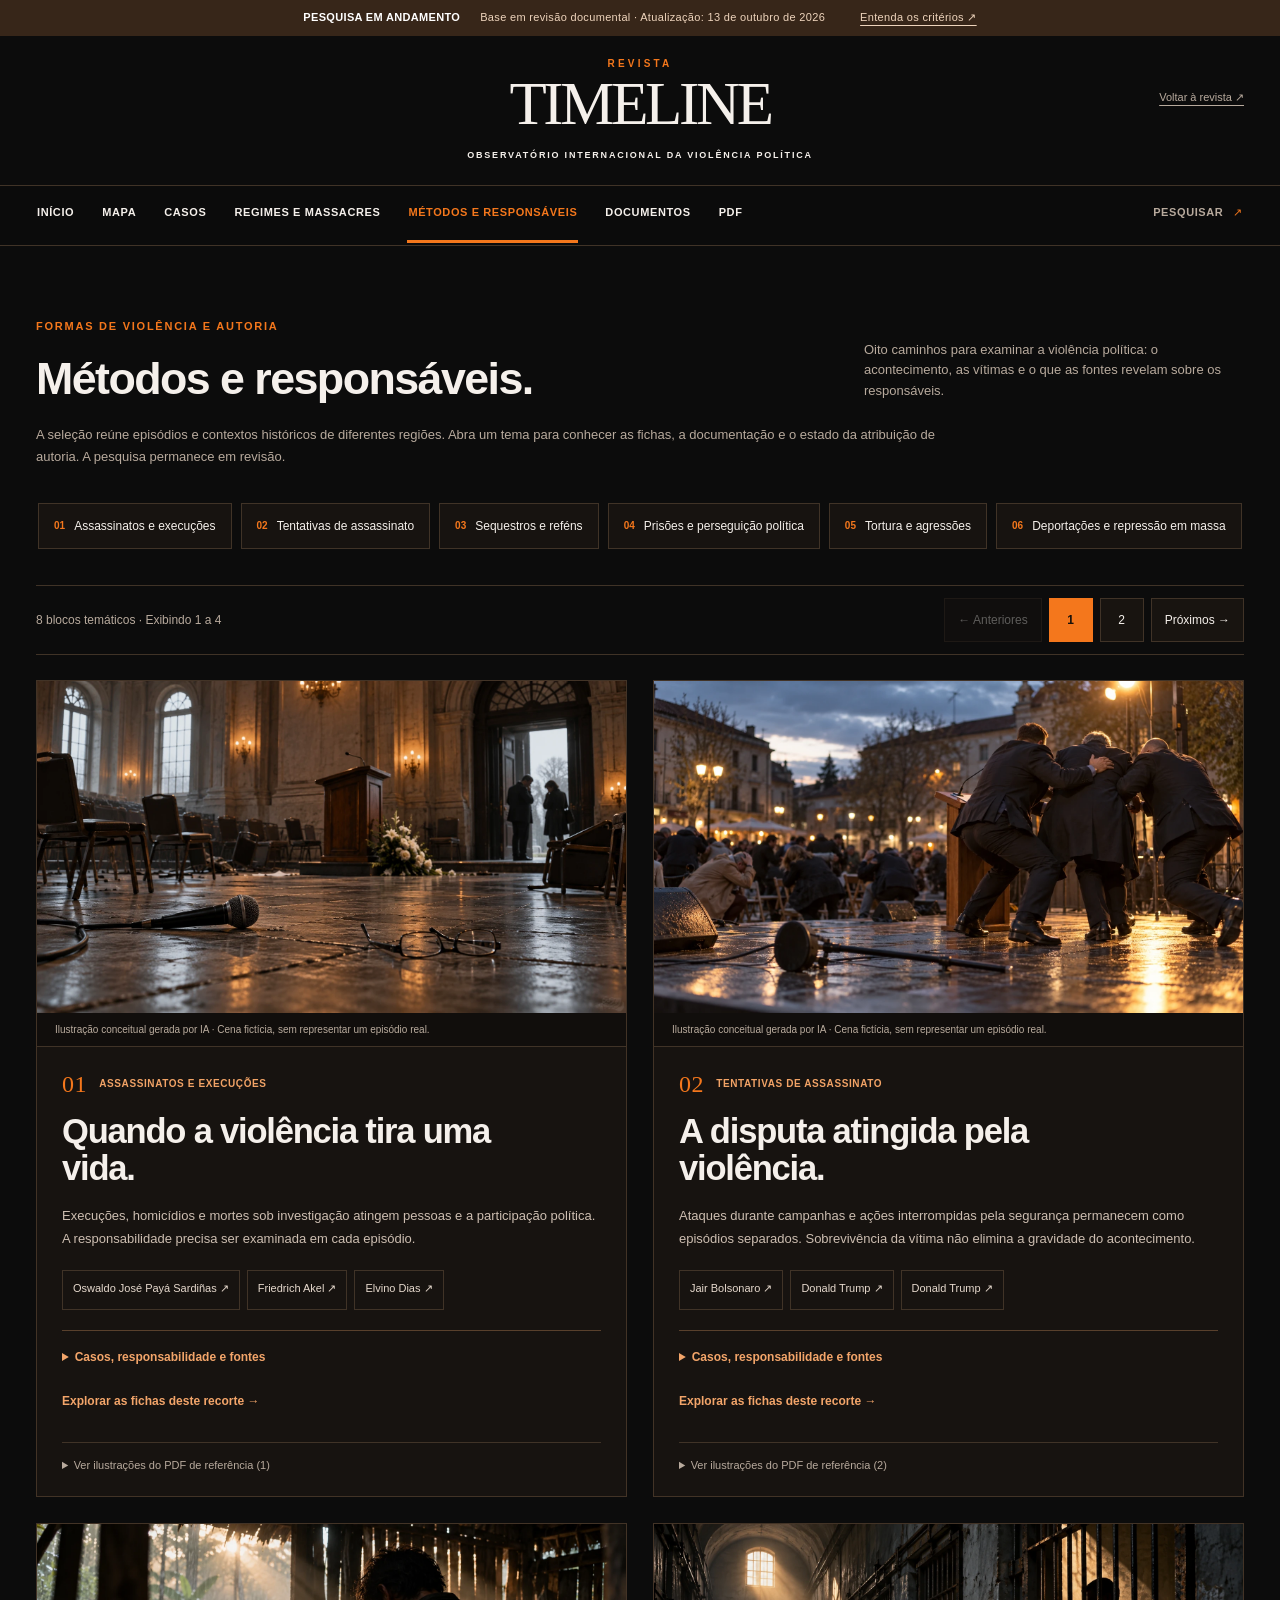
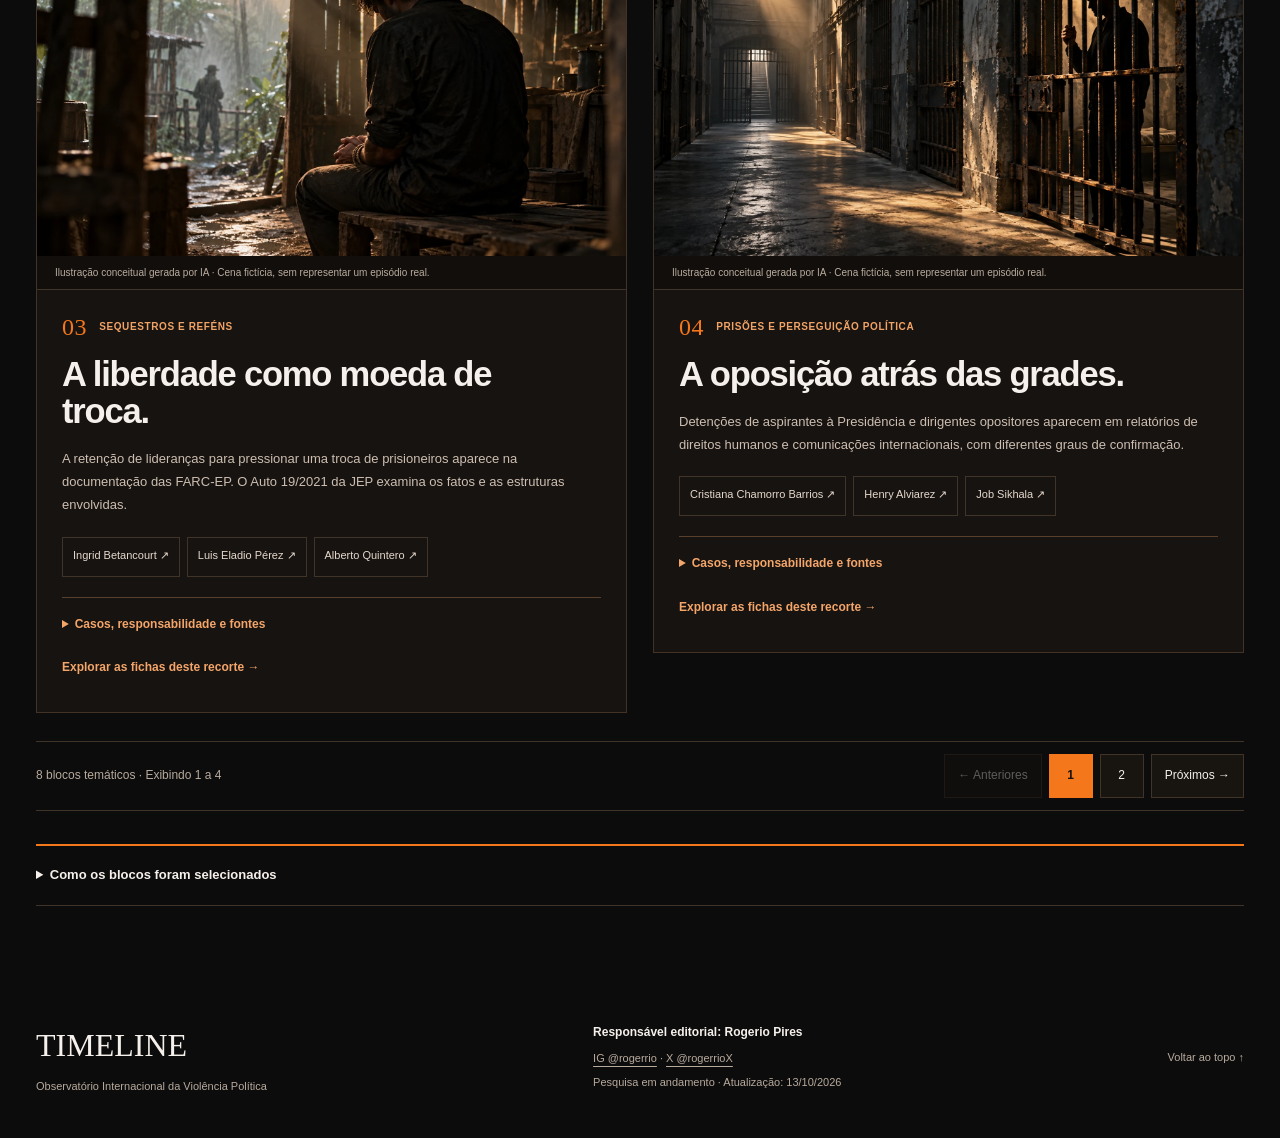
==== commit 03373f10: "Amplia Métodos e responsáveis para oito blocos com imagens e fontes" ====
--- a/metodos.html
+++ b/metodos.html
@@ -1,28 +1,77 @@
 <!DOCTYPE html><html lang="pt-BR"><head>
 <meta charset="utf-8"><meta name="viewport" content="width=device-width,initial-scale=1">
 <meta name="robots" content="index,follow"><meta name="theme-color" content="#0c0c0c">
-<meta name="description" content="Explore as formas de violência e as organizações e aparelhos estatais citados nas fontes do Observatório.">
+<meta name="description" content="Oito blocos ilustrados sobre violência política: assassinatos, atentados, sequestros, prisões, tortura, deportações, ameaças e ataques a propriedades. Fichas, autoria e fontes.">
 <title>Métodos de violência e responsáveis | Revista Timeline</title>
 <link rel="canonical" href="https://rogeriotpires-spec.github.io/observatorio-violencia-politica/metodos.html">
 <meta property="og:type" content="website">
 <meta property="og:locale" content="pt_BR">
 <meta property="og:title" content="Métodos de violência e responsáveis | Revista Timeline">
-<meta property="og:description" content="Explore as formas de violência e as organizações e aparelhos estatais citados nas fontes do Observatório.">
+<meta property="og:description" content="Oito blocos ilustrados sobre violência política: assassinatos, atentados, sequestros, prisões, tortura, deportações, ameaças e ataques a propriedades. Fichas, autoria e fontes.">
 <meta property="og:url" content="https://rogeriotpires-spec.github.io/observatorio-violencia-politica/metodos.html">
-<meta property="og:image" content="https://rogeriotpires-spec.github.io/observatorio-violencia-politica/assets/imagens/repressao.webp">
+<meta property="og:image" content="https://rogeriotpires-spec.github.io/observatorio-violencia-politica/assets/imagens/metodo-assassinatos.webp">
 <meta name="twitter:card" content="summary_large_image">
 
-<link rel="stylesheet" href="assets/observatorio.css?v=78a805b07278"><script src="assets/observatorio-navigation.js?v=378054c4ce5e" defer=""></script><script src="assets/observatorio-data.js?v=40e341b0cc75" defer=""></script><script src="assets/observatorio-core.js?v=7c1971112ab4" defer=""></script><script src="assets/observatorio-explorer.js?v=0e228796f508" defer=""></script><script src="assets/observatorio-metrics.js?v=b4d0abf42af5" defer=""></script></head>
+<link rel="stylesheet" href="assets/observatorio.css?v=78a805b07278"><script src="assets/observatorio-navigation.js?v=378054c4ce5e" defer=""></script><script src="assets/observatorio-data.js?v=40e341b0cc75" defer=""></script><script src="assets/observatorio-core.js?v=7c1971112ab4" defer=""></script><script src="assets/observatorio-explorer.js?v=0e228796f508" defer=""></script><script src="assets/observatorio-metrics.js?v=b4d0abf42af5" defer=""></script><link rel="stylesheet" href="assets/observatorio-metodos.css?v=ae4c89646699"><script src="assets/observatorio-metodos.js?v=eb6e3d623a51" defer=""></script></head>
 <body data-section="metodos">
 <a class="skip" href="#conteudo">Ir ao conteúdo</a>
 <div class="review-banner"><strong>PESQUISA EM ANDAMENTO</strong><span>Base em revisão documental · Atualização: 13 de outubro de 2026</span><a href="documentos.html#criterios">Entenda os critérios ↗</a></div>
 <div id="site-content">
 <header class="masthead"><div class="brand"><span>REVISTA</span><a href="https://www.revistatimeline.com/" aria-label="Revista Timeline">TIMELINE</a><p>OBSERVATÓRIO INTERNACIONAL DA VIOLÊNCIA POLÍTICA</p></div><a class="brand-return" href="https://www.revistatimeline.com/">Voltar à revista ↗</a></header>
 <nav class="main-nav" aria-label="Navegação do Observatório"><div class="wrap nav-inner"><div id="nav-links" class="nav-links"><a href="index.html">Início</a><a href="mapa.html">Mapa</a><a href="casos.html">Casos</a><a href="regimes.html">Regimes e massacres</a><a href="metodos.html" aria-current="page">Métodos e responsáveis</a><a href="documentos.html">Documentos</a><a href="pdf.html">PDF</a><a id="search-shortcut" class="nav-search" href="casos.html#pesquisa" aria-label="Pesquisar no acervo">Pesquisar <span aria-hidden="true">↗</span></a></div></div></nav>
-<main id="conteudo" tabindex="-1"><noscript>&lt;p class="page-noscript wrap"&gt;Ative o JavaScript para usar os filtros e leitores. Você também pode &lt;a href="pdf.html"&gt;consultar o dossiê completo em PDF&lt;/a&gt;.&lt;/p&gt;</noscript><section id="metodos" class="section wrap" aria-labelledby="page-title"><div class="section-head"><div><p class="eyebrow">FORMAS DE VIOLÊNCIA E AUTORIA</p><h1 class="page-title" id="page-title">Métodos e responsáveis.</h1></div><p>Explore os métodos e as organizações citadas nas fontes. A atribuição de responsabilidade é apresentada em cada ficha.</p></div><div class="method-browser"><div><h3>Por forma de violência</h3><div id="method-links" class="method-links"></div></div><div><h3>Organizações e aparelhos estatais</h3><div class="actor-links"><button data-actor="FARC-EP">FARC-EP <span>Colômbia →</span></button><button data-actor="aparelho repressivo soviético">Aparelho repressivo soviético <span>Países bálticos →</span></button><button data-actor="NKVD">NKVD <span>Polônia →</span></button><button data-actor="Ortega">Governo Ortega <span>Nicarágua →</span></button></div></div></div><div class="dossier-grid">
-<article class="dossier-card"><figure class="dossier-visual"><img src="assets/imagens/cativeiro.webp" width="1672" height="941" loading="lazy" decoding="async" alt="Ilustração conceitual: adulto com as mãos amarradas em um abrigo isolado na floresta."><figcaption class="visual-caption">Ilustração conceitual gerada por IA · Cena fictícia.</figcaption></figure><div class="dossier-body"><span class="tag">COLÔMBIA · JEP · AUTO 19/2021</span><h3>FARC-EP.<br>O sequestro como método.</h3><p>Reféns políticos, deputados do Valle del Cauca e atribuições de responsabilidade examinadas pela Justiça colombiana.</p><button class="text-button" data-dossier="F0045">Examinar fichas e provas →</button></div></article>
-<article class="dossier-card"><figure class="dossier-visual"><img src="assets/imagens/prisao.webp" width="1672" height="941" loading="lazy" decoding="async" alt="Ilustração conceitual: pessoa atrás de grades em um corredor de prisão, iluminado por uma janela alta."><figcaption class="visual-caption">Ilustração conceitual gerada por IA · Cena fictícia.</figcaption></figure><div class="dossier-body"><span class="tag">NICARÁGUA · HRW · RELATÓRIO DE JUNHO DE 2021</span><h3>A oposição<br>atrás das grades.</h3><p>As detenções de opositores e aspirantes à Presidência documentadas pela Human Rights Watch.</p><button class="text-button" data-dossier="F0027">Conhecer os episódios →</button></div></article>
-</div></section></main>
+<main id="conteudo" tabindex="-1"><noscript><p class="page-noscript wrap">Os oito blocos podem ser lidos abaixo. Ative o JavaScript para usar paginação e leitores internos ou <a href="pdf.html">consulte o dossiê em PDF</a>.</p></noscript><section id="metodos" class="section wrap" aria-labelledby="page-title"><div class="methods-intro"><div class="section-head"><div><p class="eyebrow">FORMAS DE VIOLÊNCIA E AUTORIA</p><h1 class="page-title" id="page-title">Métodos e responsáveis.</h1></div><p>Oito caminhos para examinar a violência política: o acontecimento, as vítimas e o que as fontes revelam sobre os responsáveis.</p></div><p class="methods-scope">A seleção reúne episódios e contextos históricos de diferentes regiões. Abra um tema para conhecer as fichas, a documentação e o estado da atribuição de autoria. A pesquisa permanece em revisão.</p></div>
+ <nav id="methods-index" class="methods-index" aria-label="Escolher uma forma de violência"><a href="#metodo-assassinatos"><span>01</span>Assassinatos e execuções</a><a href="#metodo-atentados"><span>02</span>Tentativas de assassinato</a><a href="#metodo-sequestros"><span>03</span>Sequestros e reféns</a><a href="#metodo-prisoes"><span>04</span>Prisões e perseguição política</a><a href="#metodo-tortura"><span>05</span>Tortura e agressões</a><a href="#metodo-deportacoes"><span>06</span>Deportações e repressão em massa</a><a href="#metodo-ameacas"><span>07</span>Ameaças e intimidação</a><a href="#metodo-propriedades"><span>08</span>Ataques a propriedades</a></nav>
+ <div id="methods-results" class="methods-toolbar"><p id="methods-status" class="methods-status" data-methods-status="" tabindex="-1" role="status">8 blocos temáticos</p><nav class="methods-pagination" data-methods-pagination="" aria-label="Páginas de métodos"></nav></div>
+ <div class="method-grid"><article id="metodo-assassinatos" class="method-feature" data-method-block="assassinatos" aria-labelledby="titulo-assassinatos">
+ <figure class="method-photo"><img src="assets/imagens/metodo-assassinatos.webp" width="1672" height="941" fetchpriority="high" decoding="async" alt="Cena fictícia: microfone caído, óculos e flores em um salão de reunião vazio, com pessoas ao fundo."><figcaption>Ilustração conceitual gerada por IA · Cena fictícia, sem representar um episódio real.</figcaption></figure>
+ <div class="method-copy"><p class="method-kicker"><span class="method-number">01</span>Assassinatos e execuções</p><h2 id="titulo-assassinatos" tabindex="-1">Quando a violência tira uma vida.</h2><p class="method-description">Execuções, homicídios e mortes sob investigação atingem pessoas e a participação política. A responsabilidade precisa ser examinada em cada episódio.</p>
+ <ul class="method-examples" aria-label="Fichas e capítulos deste bloco"><li><a href="casos.html#caso=TL-F1-0026">Oswaldo José Payá Sardiñas ↗</a></li><li><a href="casos.html#caso=TL-F1-0127">Friedrich Akel ↗</a></li><li><a href="casos.html#caso=TL-F1-0157">Elvino Dias ↗</a></li></ul>
+ <details class="method-evidence" data-method-source-ids="F0032,F0110,F0126"><summary>Casos, responsabilidade e fontes</summary><div class="method-evidence-body"><ul class="method-case-notes"><li><p>Oswaldo Payá, Cuba: a CIDH responsabilizou o Estado pela violação do direito à vida. O relatório não equivale a condenação criminal de agentes individualizados.</p><span class="source-ids">F0032</span><button type="button" data-case="TL-F1-0026">Abrir ficha: Oswaldo José Payá Sardiñas →</button></li><li><p>Friedrich Akel, Estônia: execução em Tallinn, em 1941, no contexto do aparelho repressivo soviético descrito pela fonte histórica.</p><span class="source-ids">F0110</span><button type="button" data-case="TL-F1-0127">Abrir ficha: Friedrich Akel →</button></li><li><p>Elvino Dias, Moçambique: a HRW documentou sua morte em Maputo em 2024. Os autores não estão individualizados na ficha.</p><span class="source-ids">F0126</span><button type="button" data-case="TL-F1-0157">Abrir ficha: Elvino Dias →</button></li></ul><h3>O que as fontes atribuem</h3><p>Responsabilidade estatal reconhecida pela CIDH, atribuição histórica e autoria ainda não esclarecida são situações diferentes, identificadas nas respectivas fichas.</p><h3>Documentos que sustentam este bloco</h3><div class="method-source-list"><p>F0032 · F0110 · F0126. As referências completas também estão nas fichas acima.</p></div></div></details>
+ <a class="method-browse" href="casos.html#acervo?conjunto=documental&amp;method=Assassinato+ou+morte+investigada">Explorar as fichas deste recorte →</a><details class="method-archive"><summary>Ver ilustrações do PDF de referência (1)</summary><p>Imagens ilustrativas preservadas da edição original, associadas aos episódios correspondentes.</p><div class="method-archive-grid"><figure><a href="casos.html#caso=TL-F1-0004"><img src="assets/imagens/referencia-kirk.webp" width="719" height="405" loading="lazy" decoding="async" alt="Charlie Kirk: ilustração da edição de referência."></a><figcaption>Charlie Kirk: ilustração da edição de referência.</figcaption></figure></div></details></div></article>
+<article id="metodo-atentados" class="method-feature" data-method-block="atentados" aria-labelledby="titulo-atentados">
+ <figure class="method-photo"><img src="assets/imagens/metodo-atentados.webp" width="1672" height="941" loading="lazy" decoding="async" alt="Cena fictícia: seguranças protegem um orador anônimo junto a um púlpito, enquanto adultos procuram abrigo."><figcaption>Ilustração conceitual gerada por IA · Cena fictícia, sem representar um episódio real.</figcaption></figure>
+ <div class="method-copy"><p class="method-kicker"><span class="method-number">02</span>Tentativas de assassinato</p><h2 id="titulo-atentados" tabindex="-1">A disputa atingida pela violência.</h2><p class="method-description">Ataques durante campanhas e ações interrompidas pela segurança permanecem como episódios separados. Sobrevivência da vítima não elimina a gravidade do acontecimento.</p>
+ <ul class="method-examples" aria-label="Fichas e capítulos deste bloco"><li><a href="casos.html#caso=TL-F1-0001">Jair Bolsonaro ↗</a></li><li><a href="casos.html#caso=TL-F1-0002">Donald Trump ↗</a></li><li><a href="casos.html#caso=TL-F1-0003">Donald Trump ↗</a></li></ul>
+ <details class="method-evidence" data-method-source-ids="F0002,F0004,F0005"><summary>Casos, responsabilidade e fontes</summary><div class="method-evidence-body"><ul class="method-case-notes"><li><p>Jair Bolsonaro, Brasil, 2018: esfaqueado por Adélio Bispo. A denúncia do MPF atribuiu motivação política e registrou declaração ideológica do agressor; isso não demonstra comando de partido.</p><span class="source-ids">F0002</span><button type="button" data-case="TL-F1-0001">Abrir ficha: Jair Bolsonaro →</button></li><li><p>Donald Trump, Butler, julho de 2024: atentado apurado pelo FBI. Na entrevista de agosto de 2024, o órgão ainda não havia identificado motivação ou ideologia definitiva do agressor.</p><span class="source-ids">F0004</span><button type="button" data-case="TL-F1-0002">Abrir ficha: Donald Trump →</button></li><li><p>Donald Trump, Flórida, setembro de 2024: ação de Ryan Routh interrompida pelo Serviço Secreto. A ficha apresenta o comunicado judicial do DOJ e seus limites.</p><span class="source-ids">F0005</span><button type="button" data-case="TL-F1-0003">Abrir ficha: Donald Trump →</button></li></ul><h3>O que as fontes atribuem</h3><p>A identidade do agressor e sua orientação ideológica exigem provas próprias. As conclusões são apresentadas com a data e a natureza da fonte.</p><h3>Documentos que sustentam este bloco</h3><div class="method-source-list"><p>F0002 · F0004 · F0005. As referências completas também estão nas fichas acima.</p></div></div></details>
+ <a class="method-browse" href="casos.html#acervo?conjunto=documental&amp;method=Tentativa+de+assassinato">Explorar as fichas deste recorte →</a><details class="method-archive"><summary>Ver ilustrações do PDF de referência (2)</summary><p>Imagens ilustrativas preservadas da edição original, associadas aos episódios correspondentes.</p><div class="method-archive-grid"><figure><a href="casos.html#caso=TL-F1-0001"><img src="assets/imagens/referencia-bolsonaro.webp" width="719" height="405" loading="lazy" decoding="async" alt="Bolsonaro: ilustração da edição de referência."></a><figcaption>Bolsonaro: ilustração da edição de referência.</figcaption></figure><figure><a href="casos.html#caso=TL-F1-0002"><img src="assets/imagens/referencia-trump.webp" width="719" height="405" loading="lazy" decoding="async" alt="Butler: ilustração da edição de referência."></a><figcaption>Butler: ilustração da edição de referência.</figcaption></figure></div></details></div></article>
+<article id="metodo-sequestros" class="method-feature" data-method-block="sequestros" aria-labelledby="titulo-sequestros">
+ <figure class="method-photo"><img src="assets/imagens/cativeiro.webp" width="1672" height="941" loading="lazy" decoding="async" alt="Ilustração conceitual: adulto com as mãos amarradas em um abrigo isolado na floresta."><figcaption>Ilustração conceitual gerada por IA · Cena fictícia, sem representar um episódio real.</figcaption></figure>
+ <div class="method-copy"><p class="method-kicker"><span class="method-number">03</span>Sequestros e reféns</p><h2 id="titulo-sequestros" tabindex="-1">A liberdade como moeda de troca.</h2><p class="method-description">A retenção de lideranças para pressionar uma troca de prisioneiros aparece na documentação das FARC-EP. O Auto 19/2021 da JEP examina os fatos e as estruturas envolvidas.</p>
+ <ul class="method-examples" aria-label="Fichas e capítulos deste bloco"><li><a href="casos.html#caso=TL-F1-0039">Ingrid Betancourt ↗</a></li><li><a href="casos.html#caso=TL-F1-0041">Luis Eladio Pérez ↗</a></li><li><a href="casos.html#caso=TL-F1-0051">Alberto Quintero ↗</a></li></ul>
+ <details class="method-evidence" data-method-source-ids="F0045"><summary>Casos, responsabilidade e fontes</summary><div class="method-evidence-body"><ul class="method-case-notes"><li><p>Ingrid Betancourt, Colômbia, 2002: candidata presidencial retida pelo Frente 15 das FARC-EP na estrada entre Florencia e San Vicente del Caguán.</p><span class="source-ids">F0045</span><button type="button" data-case="TL-F1-0039">Abrir ficha: Ingrid Betancourt →</button></li><li><p>Luis Eladio Pérez, Colômbia, 2001: senador sequestrado por estruturas das FARC-EP para pressionar a troca por guerrilheiros presos.</p><span class="source-ids">F0045</span><button type="button" data-case="TL-F1-0041">Abrir ficha: Luis Eladio Pérez →</button></li><li><p>Deputados do Valle del Cauca, 2002: a ficha de Alberto Quintero e as entradas relacionadas documentam a operação contra a assembleia em Cali.</p><span class="source-ids">F0045</span><button type="button" data-case="TL-F1-0051">Abrir ficha: Alberto Quintero →</button></li></ul><h3>O que as fontes atribuem</h3><p>FARC-EP, conforme o Auto 19/2021 da JEP. Trata-se de determinação de fatos e condutas; decisões e sanções posteriores precisam de acompanhamento próprio.</p><h3>Documentos que sustentam este bloco</h3><div class="method-source-list"><p>F0045. As referências completas também estão nas fichas acima.</p></div></div></details>
+ <a class="method-browse" href="casos.html#acervo?conjunto=documental&amp;method=Sequestro+ou+desaparecimento">Explorar as fichas deste recorte →</a></div></article>
+<article id="metodo-prisoes" class="method-feature" data-method-block="prisoes" aria-labelledby="titulo-prisoes">
+ <figure class="method-photo"><img src="assets/imagens/prisao.webp" width="1672" height="941" loading="lazy" decoding="async" alt="Ilustração conceitual: pessoa atrás de grades em um corredor de prisão, iluminado por uma janela alta."><figcaption>Ilustração conceitual gerada por IA · Cena fictícia, sem representar um episódio real.</figcaption></figure>
+ <div class="method-copy"><p class="method-kicker"><span class="method-number">04</span>Prisões e perseguição política</p><h2 id="titulo-prisoes" tabindex="-1">A oposição atrás das grades.</h2><p class="method-description">Detenções de aspirantes à Presidência e dirigentes opositores aparecem em relatórios de direitos humanos e comunicações internacionais, com diferentes graus de confirmação.</p>
+ <ul class="method-examples" aria-label="Fichas e capítulos deste bloco"><li><a href="casos.html#caso=TL-F1-0017">Cristiana Chamorro Barrios ↗</a></li><li><a href="casos.html#caso=TL-F1-0036">Henry Alviarez ↗</a></li><li><a href="casos.html#caso=TL-F1-0167">Job Sikhala ↗</a></li></ul>
+ <details class="method-evidence" data-method-source-ids="F0027,F0041,F0132"><summary>Casos, responsabilidade e fontes</summary><div class="method-evidence-body"><ul class="method-case-notes"><li><p>Cristiana Chamorro, Nicarágua, 2021: prisão domiciliar documentada pela HRW no contexto da repressão anterior às eleições, sob o governo Ortega.</p><span class="source-ids">F0027</span><button type="button" data-case="TL-F1-0017">Abrir ficha: Cristiana Chamorro Barrios →</button></li><li><p>Henry Alviarez, Venezuela, 2024: uma comunicação da ONU registra alegações de detenção e desaparecimento forçado. A carta não decide o mérito dessas alegações.</p><span class="source-ids">F0041</span><button type="button" data-case="TL-F1-0036">Abrir ficha: Henry Alviarez →</button></li><li><p>Job Sikhala, Zimbábue: a HRW criticou a longa prisão preventiva iniciada em 2022 e relatou a decisão judicial de janeiro de 2024.</p><span class="source-ids">F0132</span><button type="button" data-case="TL-F1-0167">Abrir ficha: Job Sikhala →</button></li></ul><h3>O que as fontes atribuem</h3><p>Atuação de autoridades estatais conforme as fontes citadas. A prisão de um opositor, isoladamente, não comprova arbitrariedade nem define sua orientação política.</p><h3>Documentos que sustentam este bloco</h3><div class="method-source-list"><p>F0027 · F0041 · F0132. As referências completas também estão nas fichas acima.</p></div></div></details>
+ <a class="method-browse" href="casos.html#acervo?conjunto=documental&amp;method=Pris%C3%A3o%2C+deporta%C3%A7%C3%A3o+ou+repress%C3%A3o">Explorar as fichas deste recorte →</a></div></article>
+<article id="metodo-tortura" class="method-feature" data-method-block="tortura" aria-labelledby="titulo-tortura">
+ <figure class="method-photo"><img src="assets/imagens/repressao.webp" width="1672" height="941" loading="lazy" decoding="async" alt="Ilustração conceitual: pessoa de joelhos numa praça sob chuva, diante de agentes ao fundo."><figcaption>Ilustração conceitual gerada por IA · Cena fictícia, sem representar um episódio real.</figcaption></figure>
+ <div class="method-copy"><p class="method-kicker"><span class="method-number">05</span>Tortura e agressões</p><h2 id="titulo-tortura" tabindex="-1">O corpo como alvo da repressão.</h2><p class="method-description">Espancamentos, maus-tratos e tortura exigem descrições e fontes próprias. Os exemplos abaixo mantêm a qualificação utilizada em cada documento.</p>
+ <ul class="method-examples" aria-label="Fichas e capítulos deste bloco"><li><a href="casos.html#caso=TL-F1-0224">Sam Speight ↗</a></li><li><a href="casos.html#caso=TL-F1-0019">Félix Maradiaga ↗</a></li><li><a href="regimes.html#capitulo=HIST-006">China: Revolução Cultural ↗</a></li></ul>
+ <details class="method-evidence" data-method-source-ids="F0178,F0027,HFS011,HFS012"><summary>Casos, responsabilidade e fontes</summary><div class="method-evidence-body"><ul class="method-case-notes"><li><p>Sam Speight, Fiji, 2011: a Amnesty documentou detenção militar e agressões qualificadas como tortura, seguidas de libertação.</p><span class="source-ids">F0178</span><button type="button" data-case="TL-F1-0224">Abrir ficha: Sam Speight →</button></li><li><p>Félix Maradiaga, Nicarágua, 2021: a HRW registrou a detenção e o relato de seu advogado sobre agressão durante a abordagem.</p><span class="source-ids">F0027</span><button type="button" data-case="TL-F1-0019">Abrir ficha: Félix Maradiaga →</button></li><li><p>China, Revolução Cultural: o capítulo histórico aborda humilhações, prisões e agressões contra adversários reais ou presumidos. É contexto histórico, separado das fichas individuais.</p><span class="source-ids">Capítulo histórico separado · HFS011 · HFS012</span><button type="button" data-chapter="HIST-006">Ler capítulo: China: Revolução Cultural →</button></li></ul><h3>O que as fontes atribuem</h3><p>Militares em Fiji, agentes envolvidos na detenção na Nicarágua e autoridades ou facções no contexto chinês são tratados conforme a documentação específica, sem presumir conexão entre eles.</p><h3>Documentos que sustentam este bloco</h3><div class="method-source-list"><p>F0178 · F0027 · HFS011 · HFS012. As referências completas também estão nas fichas acima.</p></div></div></details>
+ </div></article>
+<article id="metodo-deportacoes" class="method-feature" data-method-block="deportacoes" aria-labelledby="titulo-deportacoes">
+ <figure class="method-photo"><img src="assets/imagens/metodo-deportacoes.webp" width="1672" height="941" loading="lazy" decoding="async" alt="Cena fictícia: adultos com malas aguardam junto a um vagão de carga em uma plataforma ferroviária fria, sob vigilância distante."><figcaption>Ilustração conceitual gerada por IA · Cena fictícia, sem representar um episódio real.</figcaption></figure>
+ <div class="method-copy"><p class="method-kicker"><span class="method-number">06</span>Deportações e repressão em massa</p><h2 id="titulo-deportacoes" tabindex="-1">Arrancados de casa e da vida pública.</h2><p class="method-description">A transferência forçada, o encarceramento distante e a repressão de populações aparecem em diferentes contextos históricos. Pessoas e estimativas coletivas têm unidades distintas.</p>
+ <ul class="method-examples" aria-label="Fichas e capítulos deste bloco"><li><a href="casos.html#caso=TL-F1-0134">Aleksandras Stulginskis ↗</a></li><li><a href="casos.html#caso=TL-F1-0140">Kārlis Ulmanis ↗</a></li><li><a href="regimes.html#capitulo=HIST-009">Etiópia: repressão do Derg ↗</a></li></ul>
+ <details class="method-evidence" data-method-source-ids="F0112,F0114,HFS016,HFS017,HFS018"><summary>Casos, responsabilidade e fontes</summary><div class="method-evidence-body"><ul class="method-case-notes"><li><p>Aleksandras Stulginskis, Lituânia: a biografia parlamentar registra prisão e deportação em 1941, além de encarceramento sem julgamento em Kraslag.</p><span class="source-ids">F0112</span><button type="button" data-case="TL-F1-0134">Abrir ficha: Aleksandras Stulginskis →</button></li><li><p>Kārlis Ulmanis, Letônia: a Presidência do país registra deportação em 1940, prisão soviética em 1941 e morte na prisão em 1942.</p><span class="source-ids">F0114</span><button type="button" data-case="TL-F1-0140">Abrir ficha: Kārlis Ulmanis →</button></li><li><p>Etiópia, regime do Derg: o capítulo documenta repressão, violência contra civis e deslocamentos forçados. Suas estimativas não entram na contagem individualizada.</p><span class="source-ids">Capítulo histórico separado · HFS016 · HFS017 · HFS018</span><button type="button" data-chapter="HIST-009">Ler capítulo: Etiópia: repressão do Derg →</button></li></ul><h3>O que as fontes atribuem</h3><p>Aparelho repressivo soviético nos episódios bálticos e ditadura do Derg no capítulo etíope, segundo as fontes. São contextos distintos, sem coordenação presumida entre eles.</p><h3>Documentos que sustentam este bloco</h3><div class="method-source-list"><p>F0112 · F0114 · HFS016 · HFS017 · HFS018. As referências completas também estão nas fichas acima.</p></div></div></details>
+ </div></article>
+<article id="metodo-ameacas" class="method-feature" data-method-block="ameacas" aria-labelledby="titulo-ameacas">
+ <figure class="method-photo"><img src="assets/imagens/metodo-ameacas.webp" width="1672" height="941" loading="lazy" decoding="async" alt="Cena fictícia: colete de proteção e celular sobre uma mesa, enquanto uma pessoa fecha a cortina de um escritório à noite."><figcaption>Ilustração conceitual gerada por IA · Cena fictícia, sem representar um episódio real.</figcaption></figure>
+ <div class="method-copy"><p class="method-kicker"><span class="method-number">07</span>Ameaças e intimidação</p><h2 id="titulo-ameacas" tabindex="-1">O medo antes das urnas.</h2><p class="method-description">Relatos de ameaças e medidas de proteção revelam situações que precisam ser investigadas. Nesta base, esses relatos permanecem em um conjunto agregado, separado das ocorrências individualizadas.</p><p class="method-badge">Relatos agregados em revisão</p>
+ <ul class="method-examples" aria-label="Fichas e capítulos deste bloco"><li><a href="casos.html#caso=TL-F1-0007">Abelardo de la Espriella ↗</a></li><li><a href="casos.html#caso=TL-F1-0008">Paloma Valencia ↗</a></li><li><a href="casos.html#caso=TL-F1-0009">Flávio Bolsonaro ↗</a></li></ul>
+ <details class="method-evidence" data-method-source-ids="F0013,F0015"><summary>Casos, responsabilidade e fontes</summary><div class="method-evidence-body"><ul class="method-case-notes"><li><p>Abelardo de la Espriella, Colômbia, 2026: citado pela CIDH entre as candidaturas ameaçadas. O comunicado não identifica cada mensagem nem seus autores.</p><span class="source-ids">F0013</span><button type="button" data-case="TL-F1-0007">Abrir ficha: Abelardo de la Espriella →</button></li><li><p>Paloma Valencia, Colômbia, 2026: também incluída no comunicado da CIDH sobre violência no processo eleitoral.</p><span class="source-ids">F0013</span><button type="button" data-case="TL-F1-0008">Abrir ficha: Paloma Valencia →</button></li><li><p>Flávio Bolsonaro, Brasil, 2026: a reportagem citada registra anúncio de uso de colete e reforço da segurança. Essas medidas não comprovam, por si, cada ameaça relatada.</p><span class="source-ids">F0015</span><button type="button" data-case="TL-F1-0009">Abrir ficha: Flávio Bolsonaro →</button></li></ul><h3>O que as fontes atribuem</h3><p>Autoria não individualizada nas fontes reunidas. Relatos de mensagens e anúncios de proteção não são convertidos em um total de ataques, nem atribuídos automaticamente a uma organização.</p><h3>Documentos que sustentam este bloco</h3><div class="method-source-list"><p>F0013 · F0015. As referências completas também estão nas fichas acima.</p></div></div></details>
+ <a class="method-browse" href="casos.html#acervo?conjunto=agregado&amp;method=Amea%C3%A7as">Consultar os relatos agregados →</a><details class="method-archive"><summary>Ver ilustrações do PDF de referência (2)</summary><p>Imagens ilustrativas preservadas da edição original, associadas aos episódios correspondentes.</p><div class="method-archive-grid"><figure><a href="casos.html#caso=TL-F1-0007"><img src="assets/imagens/referencia-abelardo.webp" width="719" height="405" loading="lazy" decoding="async" alt="Abelardo: ilustração da edição de referência."></a><figcaption>Abelardo: ilustração da edição de referência.</figcaption></figure><figure><a href="casos.html#caso=TL-F1-0008"><img src="assets/imagens/referencia-paloma.webp" width="719" height="405" loading="lazy" decoding="async" alt="Paloma Valencia: ilustração da edição de referência."></a><figcaption>Paloma Valencia: ilustração da edição de referência.</figcaption></figure></div></details></div></article>
+<article id="metodo-propriedades" class="method-feature" data-method-block="propriedades" aria-labelledby="titulo-propriedades">
+ <figure class="method-photo"><img src="assets/imagens/metodo-propriedades.webp" width="1672" height="941" loading="lazy" decoding="async" alt="Cena fictícia: caminhonete destruída por um incêndio em uma estrada rural molhada, com fumaça e uma pessoa ao fundo."><figcaption>Ilustração conceitual gerada por IA · Cena fictícia, sem representar um episódio real.</figcaption></figure>
+ <div class="method-copy"><p class="method-kicker"><span class="method-number">08</span>Ataques a propriedades</p><h2 id="titulo-propriedades" tabindex="-1">Quando a violência deixa cinzas.</h2><p class="method-description">A destruição de bens também integra a investigação. O contexto de uma mobilização política não basta para concluir quem agiu ou qual foi a motivação.</p><p class="method-badge">Episódio em apuração documental</p>
+ <ul class="method-examples" aria-label="Fichas e capítulos deste bloco"><li><a href="casos.html#caso=TL-F1-0011">Fred Williams Lima de Lira ↗</a></li><li><a href="casos.html#caso=TL-F1-0010">Fred Williams Lima de Lira ↗</a></li></ul>
+ <details class="method-evidence" data-method-source-ids="F0016,F0196"><summary>Casos, responsabilidade e fontes</summary><div class="method-evidence-body"><ul class="method-case-notes"><li><p>Fred Williams, Pernambuco, 2026: a imprensa local relatou o incêndio de sua caminhonete durante mobilização pró-Flávio. A data exata diverge entre referências e permanece pendente.</p><span class="source-ids">F0016</span><button type="button" data-case="TL-F1-0011">Abrir ficha: Fred Williams Lima de Lira →</button></li><li><p>O homicídio posterior de Fred Williams tem ficha própria. A sequência dos acontecimentos não demonstra, sozinha, vínculo entre os responsáveis pelos dois episódios.</p><span class="source-ids">F0016 · F0196</span><button type="button" data-case="TL-F1-0010">Abrir ficha: Fred Williams Lima de Lira →</button></li></ul><h3>O que as fontes atribuem</h3><p>Autoria e motivação não estabelecidas nas fontes localizadas. O relato jornalístico é apresentado com essa limitação, sem atribuição ideológica do crime.</p><h3>Documentos que sustentam este bloco</h3><div class="method-source-list"><p>F0016 · F0196. As referências completas também estão nas fichas acima.</p></div></div></details>
+ <details class="method-archive"><summary>Ver ilustrações do PDF de referência (1)</summary><p>Imagens ilustrativas preservadas da edição original, associadas aos episódios correspondentes.</p><div class="method-archive-grid"><figure><a href="casos.html#caso=TL-F1-0011"><img src="assets/imagens/referencia-fred.webp" width="719" height="405" loading="lazy" decoding="async" alt="Fred Williams: ilustração da edição de referência."></a><figcaption>Fred Williams: ilustração da edição de referência.</figcaption></figure></div></details></div></article></div>
+ <div class="methods-toolbar methods-bottom"><p class="methods-status" data-methods-status="">8 blocos temáticos</p><nav class="methods-pagination" data-methods-pagination="" aria-label="Páginas de métodos, fim da lista"></nav></div>
+ <details class="methods-criteria"><summary>Como os blocos foram selecionados</summary><div><p>A seleção considera a correspondência com as fontes disponíveis, a clareza da atribuição de responsabilidade e a diversidade histórica e geográfica. Os oito blocos são entradas temáticas: não representam oito ataques, uma classificação exclusiva nem um ranking ideológico.</p><p>Uma ficha pode contribuir para mais de um tema e mantém seu identificador original. Relatos agregados, episódios individualizados e capítulos históricos permanecem separados. Nenhum registro recebeu validação integral por ter sido destacado nesta página.</p><p>Declarações, denúncias, relatórios de direitos humanos e decisões judiciais são identificados pela natureza e pela data. O vínculo ideológico do agressor precisa de documentação própria. Sem provas de conexão, semelhanças entre métodos não demonstram coordenação entre países ou organizações.</p><p>As imagens cinematográficas são ilustrações conceituais, identificadas junto a cada cena. As seis ilustrações da edição de referência foram preservadas nos respectivos blocos. <a href="documentos.html#criterios">Consultar os critérios completos →</a></p></div></details></section></main>
 <footer class="footer wrap"><div><a class="footer-brand" href="https://www.revistatimeline.com/">TIMELINE</a><p>Observatório Internacional da Violência Política</p></div><div><strong>Responsável editorial: Rogerio Pires</strong><p><a href="https://www.instagram.com/rogerrio/" target="_blank" rel="noopener noreferrer">IG @rogerrio</a> · <a href="https://x.com/rogerrioX" target="_blank" rel="noopener noreferrer">X @rogerrioX</a></p><p>Pesquisa em andamento · Atualização: 13/10/2026</p></div><a href="#conteudo">Voltar ao topo ↑</a></footer>
 </div>
 
@@ -35,4 +84,5 @@
 
 
 
+
 </body></html>
--- a/assets/observatorio-metodos.css
+++ b/assets/observatorio-metodos.css
@@ -0,0 +1,88 @@
+.methods-intro{margin-bottom:27px}
+.methods-intro .section-head{margin-bottom:22px}
+.methods-intro .section-head>p{max-width:390px}
+.methods-scope{max-width:920px;color:var(--muted);font-size:13px;line-height:1.7}
+.methods-index{display:flex;gap:9px;overflow-x:auto;padding:8px 2px 14px;scrollbar-width:thin;scrollbar-color:var(--orange) #211910;overscroll-behavior-x:contain;margin-bottom:22px}
+.methods-index a{display:flex;gap:9px;align-items:center;flex:0 0 auto;min-height:46px;padding:10px 15px;border:1px solid var(--line);background:#171310;text-decoration:none;font-size:12px;white-space:nowrap}
+.methods-index a span{font-size:10px;color:var(--orange);font-weight:800}
+.methods-index a:hover,.methods-index a[aria-current=location]{border-color:var(--orange);color:#fff;background:#281b12}
+.methods-toolbar{display:flex;gap:18px;align-items:center;justify-content:space-between;border-block:1px solid var(--line);padding:12px 0;margin-bottom:25px}
+.methods-status{font-size:12px;color:var(--muted)}
+.methods-pagination{display:flex;gap:7px;align-items:center}
+.methods-pagination button{border:1px solid var(--line);background:#181410;color:var(--cream);min-width:44px;min-height:44px;padding:8px 13px;font-size:12px}
+.methods-pagination button:hover:not(:disabled){border-color:var(--orange)}
+.methods-pagination button[aria-current=page]{background:var(--orange);color:#18110b;border-color:var(--orange);font-weight:800}
+.method-grid{display:grid;grid-template-columns:repeat(2,minmax(0,1fr));gap:26px;align-items:start}
+.method-feature{min-width:0;background:#171310;border:1px solid #423326;scroll-margin-top:85px}
+.method-feature[hidden]{display:none!important}
+.method-photo{margin:0;border-bottom:1px solid var(--line)}
+.method-photo img{display:block;width:100%;height:auto;aspect-ratio:1672/941;object-fit:cover}
+.method-photo figcaption{padding:9px 18px;color:#baac9e;background:#110e0c;font-size:10px;line-height:1.5}
+.method-copy{padding:25px 25px 22px}
+.method-kicker{display:flex;align-items:center;gap:12px;color:#f2a366;font-size:10px;font-weight:800;letter-spacing:.06em;text-transform:uppercase;line-height:1.5}
+.method-number{font-family:Georgia,serif;font-weight:400;font-size:24px;line-height:1;color:var(--orange)}
+.method-copy h2{font-size:clamp(26px,2.7vw,36px);line-height:1.07;margin:17px 0 17px;max-width:460px}
+.method-description{font-size:13px;line-height:1.8;color:#cdbeb1}
+.method-badge{display:inline-block;font-size:10px;line-height:1.6;color:#e8c39c;border:1px solid #725037;padding:4px 8px;margin-top:15px}
+.method-examples{padding:0;list-style:none;display:flex;flex-wrap:wrap;gap:7px;margin:20px 0 0}
+.method-examples a{display:block;border:1px solid var(--line);padding:8px 10px;min-height:40px;color:#e6d9cd;font-size:11px;text-decoration:none;line-height:1.7}
+.method-examples a:hover{border-color:var(--orange);color:#fff}
+.method-evidence{margin-top:20px;border-top:1px solid #59402c}
+.method-evidence>summary{cursor:pointer;padding:17px 0 0;font-size:12px;font-weight:700;color:#f3a56a;line-height:1.6}
+.method-evidence[open]>summary{padding-bottom:16px}
+.method-evidence-body{font-size:12px;line-height:1.8;color:#cdbeb1}
+.method-evidence-body h3{font-size:15px;color:var(--cream);letter-spacing:-.015em;margin-bottom:10px}
+.method-evidence-body>p{margin-bottom:19px}
+.method-case-notes{list-style:none;padding:0;margin:0 0 23px}
+.method-case-notes li{border-bottom:1px solid var(--line);padding:12px 0}
+.method-case-notes li:first-child{padding-top:0}
+.method-case-notes .source-ids{display:block;color:#a79482;font-size:10px;margin-top:5px}
+.method-case-notes button{background:none;border:none;color:#f3a56a;font-size:12px;padding:6px 0;text-align:left;min-height:40px;font-weight:700}
+.method-source-list .source-item{margin-top:8px}
+.method-source-list .source-item>summary{padding:14px 10px}
+.method-source-list .source-item h3{font-size:13px;line-height:1.5;margin-bottom:0}
+.method-source-list .source-id{font-size:9px}
+.method-source-list .source-body{padding:16px 12px}
+.method-source-list .source-body p{overflow-wrap:anywhere}
+.method-source-list .source-actions{display:flex;flex-wrap:wrap;gap:8px}
+.method-source-list .source-actions .button{font-size:10px;padding:9px 10px}
+.method-browse{display:inline-flex;align-items:center;min-height:44px;margin-top:12px;color:#f3a56a;text-decoration:none;font-size:12px;font-weight:700}
+.method-archive{margin-top:18px;border-top:1px solid var(--line)}
+.method-archive>summary{cursor:pointer;font-size:11px;line-height:1.6;color:var(--muted);padding-top:14px}
+.method-archive p{font-size:11px;color:var(--muted);margin:13px 0}
+.method-archive-grid{display:grid;grid-template-columns:repeat(2,minmax(0,1fr));gap:12px;margin-top:12px}
+.method-archive-grid figure{margin:0}
+.method-archive-grid figure:only-child{max-width:260px;grid-column:1/-1}
+.method-archive-grid img{display:block;width:100%;height:auto;border:1px solid var(--line)}
+.method-archive-grid figcaption{font-size:10px;line-height:1.6;color:var(--muted);padding-block:8px}
+.methods-bottom{margin-top:28px;margin-bottom:0}
+.methods-criteria{margin-top:33px;border-top:2px solid var(--orange);border-bottom:1px solid var(--line)}
+.methods-criteria>summary{padding-block:19px;cursor:pointer;font-size:13px;font-weight:700}
+.methods-criteria>div{padding-bottom:21px;max-width:950px;font-size:13px;color:var(--muted);line-height:1.8}
+.methods-criteria p+p{margin-top:13px}
+.methods-criteria a{color:#f3a56a}
+@media(max-width:760px){
+ .method-grid{grid-template-columns:1fr;gap:23px}
+ .method-copy{padding:21px 19px 18px}
+ .method-copy h2{font-size:30px}
+ .method-description{font-size:13px}
+ .method-photo figcaption{padding-inline:14px;font-size:9px}
+ .methods-toolbar{display:block;padding-block:13px}
+ .methods-status{margin-bottom:12px;font-size:11px}
+ .methods-pagination{gap:6px;flex-wrap:wrap}
+ .methods-pagination button{font-size:11px;padding-inline:10px}
+ .methods-index{margin-inline:-1px;margin-bottom:14px}
+ .methods-index a{font-size:11px;padding-inline:12px}
+ .method-kicker{font-size:10px}
+ .method-examples{gap:6px}
+ .method-archive-grid{gap:9px}
+ .methods-scope{font-size:12px}
+}
+@media print{
+ .methods-index,.methods-toolbar,.methods-bottom,.method-browse{display:none!important}
+ .method-grid{display:block}
+ .method-feature,.method-feature[hidden]{display:block!important;background:white;color:black;break-inside:avoid;margin-bottom:20px}
+ .method-copy h2,.method-description,.method-kicker{color:black}
+ .method-photo img{max-height:200px;object-fit:contain}
+ .method-evidence:not([open]),.method-archive:not([open]){display:none}
+}
